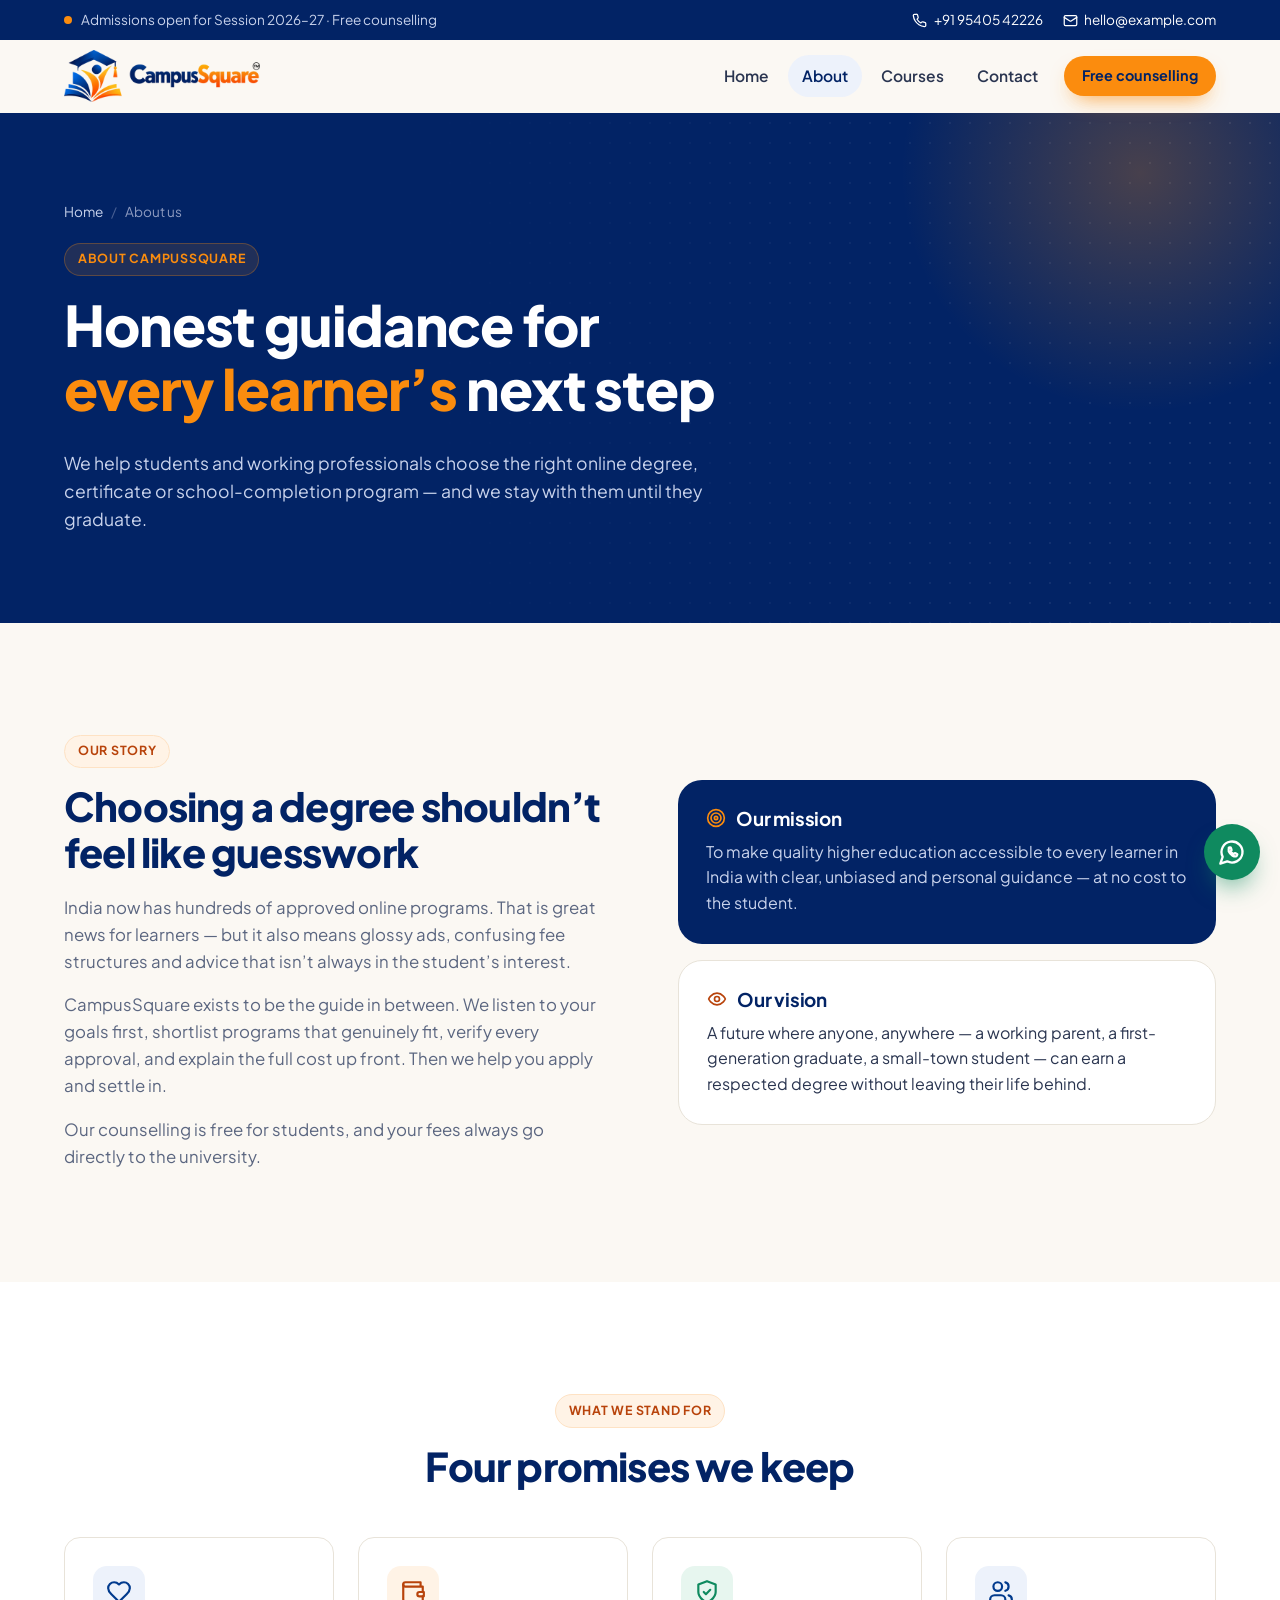
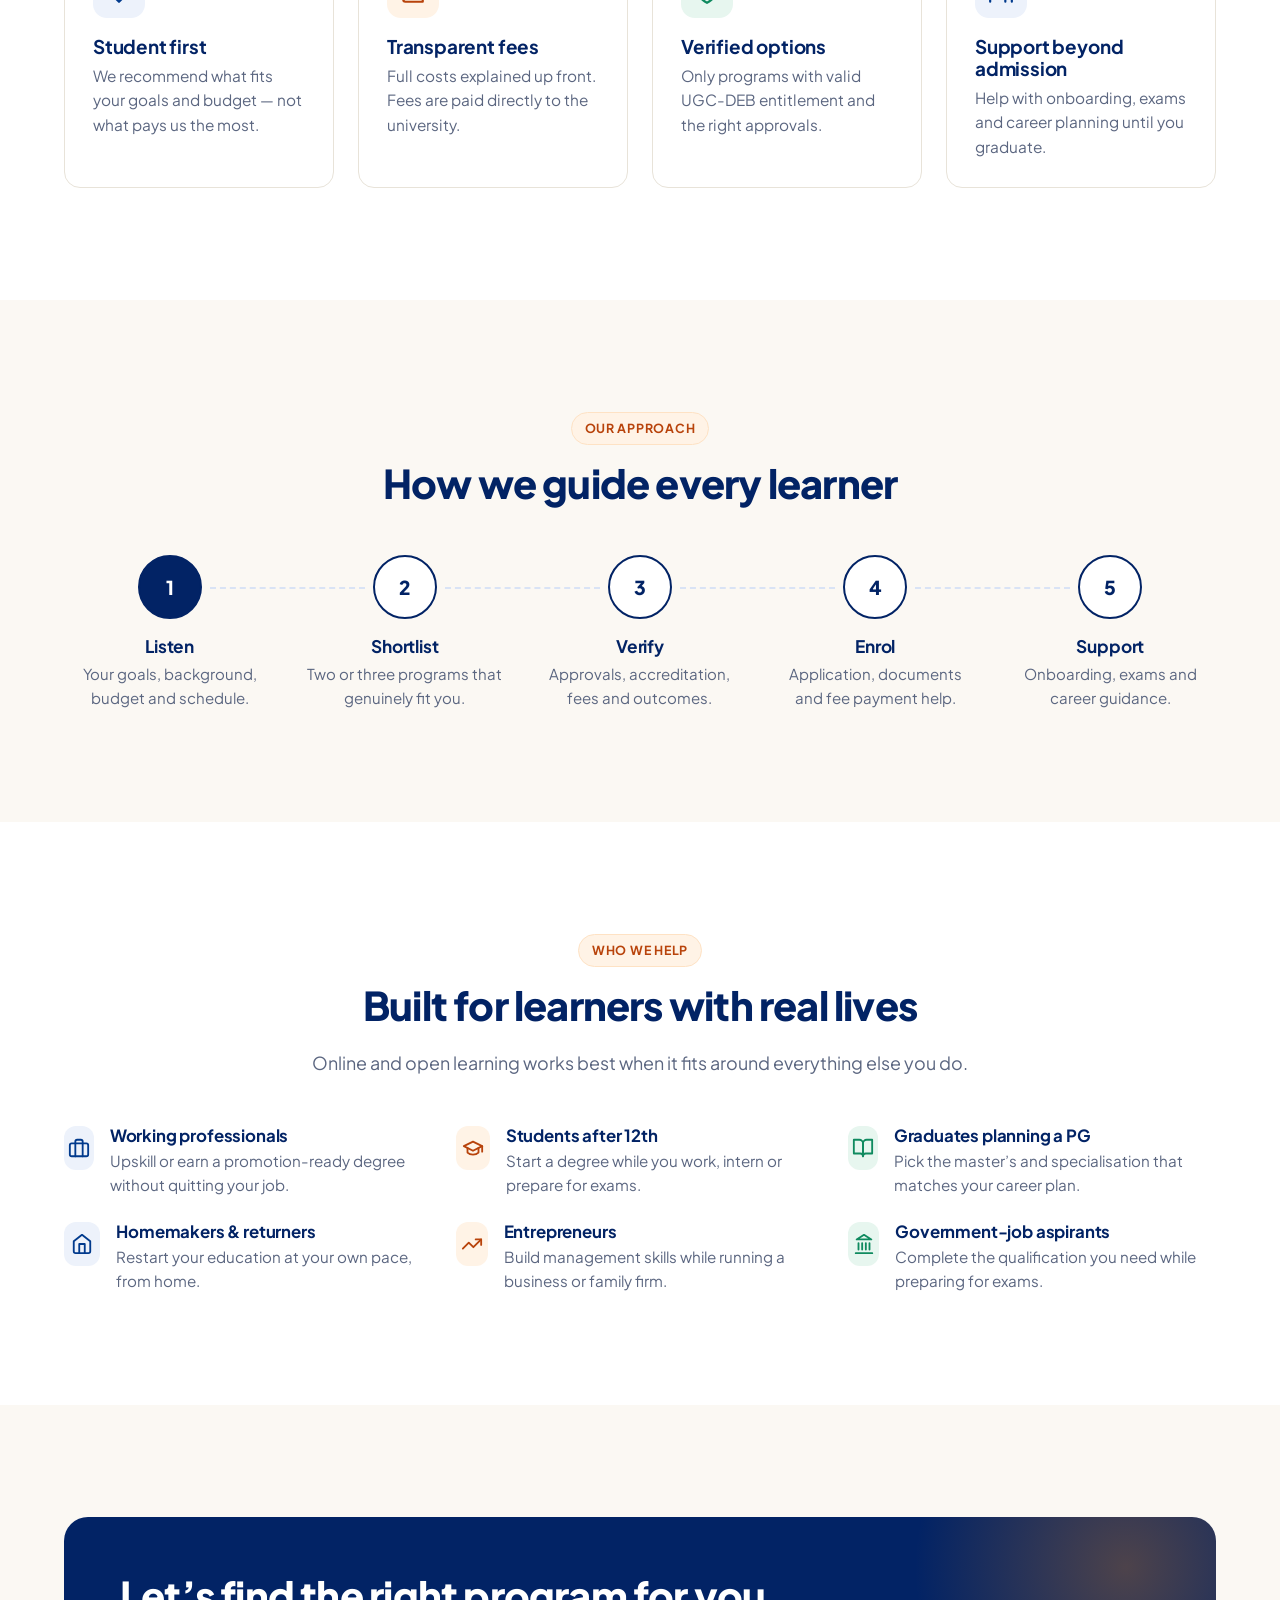
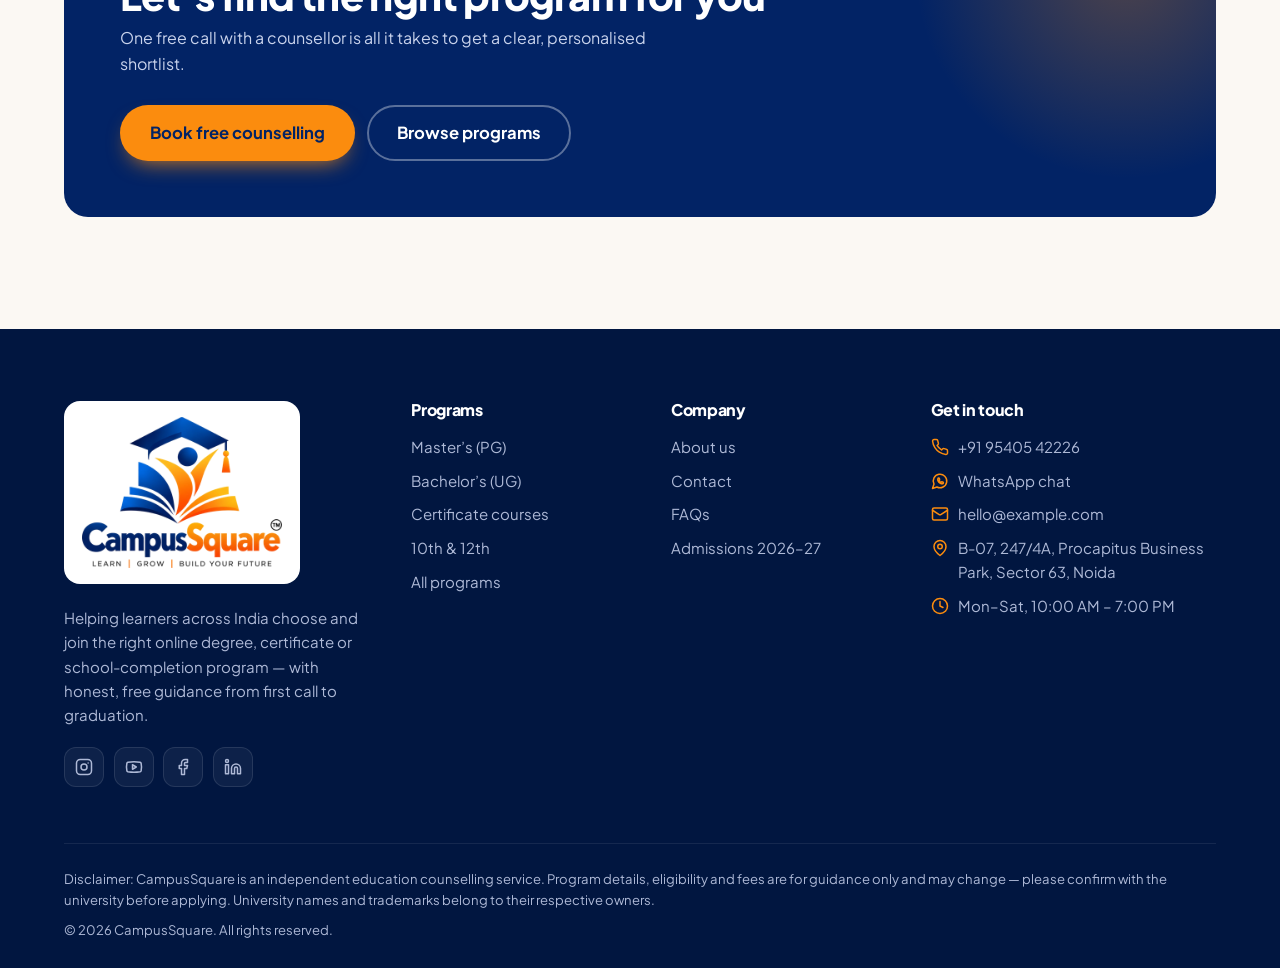
==== about.html @ 897b9baa "Add CampusSquare website Static site: home, about, courses, contact and an admissions landing page, " ====
<!doctype html>
<html lang="en">
<head>
  <meta charset="utf-8">
  <meta name="viewport" content="width=device-width, initial-scale=1">
  <title>About Us — CampusSquare</title>
  <meta name="description" content="CampusSquare offers free, honest counselling for online degrees, certificates and open schooling — from choosing the right university to graduation.">
  <meta name="theme-color" content="#022365">
  <link rel="icon" href="assets/img/favicon.png" type="image/png">
  <link rel="apple-touch-icon" href="assets/img/apple-touch-icon.png">
  <link rel="preconnect" href="https://fonts.googleapis.com">
  <link rel="preconnect" href="https://fonts.gstatic.com" crossorigin>
  <link href="https://fonts.googleapis.com/css2?family=Mukta:wght@500;600;700&family=Plus+Jakarta+Sans:wght@400;500;600;700;800&display=swap" rel="stylesheet">
  <link rel="stylesheet" href="assets/css/styles.css">
  <script>document.documentElement.classList.add('js')</script>
  <script src="assets/js/main.js" defer></script>
</head>
<body>
  <a class="skip-link" href="#main">Skip to content</a>

  <div class="topbar">
    <div class="container topbar__inner">
      <p class="topbar__note"><span class="pulse" aria-hidden="true"></span> Admissions open for Session 2026–27 · Free counselling</p>
      <div class="topbar__links">
        <a href="tel:+919540542226"><svg class="icon" aria-hidden="true"><use href="#i-phone"/></svg> +91 95405 42226</a>
        <a class="topbar__email" href="mailto:hello@example.com"><svg class="icon" aria-hidden="true"><use href="#i-mail"/></svg> hello@example.com</a>
      </div>
    </div>
  </div>

  <header class="site-header" data-header>
    <div class="container nav">
      <a class="brand" href="index.html" aria-label="CampusSquare home">
        <img class="brand__logo" src="assets/img/logo-horizontal.png" alt="CampusSquare" width="196" height="52">
      </a>
      <nav class="nav__menu" id="site-menu" aria-label="Main" data-menu>
        <a href="index.html">Home</a>
        <a href="about.html" class="active" aria-current="page">About</a>
        <a href="courses.html">Courses</a>
        <a href="contact.html">Contact</a>
        <a class="btn btn-primary btn-sm nav__cta" href="contact.html" data-open-lead>Free counselling</a>
      </nav>
      <button class="nav__toggle" type="button" aria-expanded="false" aria-controls="site-menu" data-menu-toggle>
        <span class="sr-only">Menu</span>
        <svg class="icon icon-open" aria-hidden="true"><use href="#i-menu"/></svg>
        <svg class="icon icon-close" aria-hidden="true"><use href="#i-x"/></svg>
      </button>
    </div>
  </header>

  <main id="main">
    <section class="page-hero">
      <div class="container">
        <ol class="breadcrumb"><li><a href="index.html">Home</a></li><li aria-current="page">About us</li></ol>
        <span class="eyebrow eyebrow--dark">About CampusSquare</span>
        <h1>Honest guidance for <em>every learner’s</em> next step</h1>
        <p>We help students and working professionals choose the right online degree, certificate or school-completion program — and we stay with them until they graduate.</p>
      </div>
    </section>

    <!-- Story + mission -->
    <section class="section">
      <div class="container split split--even">
        <div class="prose" data-reveal>
          <span class="eyebrow">Our story</span>
          <h2>Choosing a degree shouldn’t feel like guesswork</h2>
          <p>India now has hundreds of approved online programs. That is great news for learners — but it also means glossy ads, confusing fee structures and advice that isn’t always in the student’s interest.</p>
          <p>CampusSquare exists to be the guide in between. We listen to your goals first, shortlist programs that genuinely fit, verify every approval, and explain the full cost up front. Then we help you apply and settle in.</p>
          <p>Our counselling is free for students, and your fees always go directly to the university.</p>
        </div>
        <div class="mv-stack">
          <div class="mv-card" data-reveal style="--d:1">
            <h3><svg class="icon" aria-hidden="true"><use href="#i-target"/></svg> Our mission</h3>
            <p>To make quality higher education accessible to every learner in India with clear, unbiased and personal guidance — at no cost to the student.</p>
          </div>
          <div class="mv-card mv-card--light" data-reveal style="--d:2">
            <h3><svg class="icon" aria-hidden="true"><use href="#i-eye"/></svg> Our vision</h3>
            <p>A future where anyone, anywhere — a working parent, a first-generation graduate, a small-town student — can earn a respected degree without leaving their life behind.</p>
          </div>
        </div>
      </div>
    </section>

    <!-- Values -->
    <section class="section section--white">
      <div class="container">
        <div class="section-head" data-reveal>
          <span class="eyebrow">What we stand for</span>
          <h2>Four promises we keep</h2>
        </div>
        <div class="grid grid-4">
          <article class="card" data-reveal style="--d:0">
            <span class="icon-tile"><svg class="icon" aria-hidden="true"><use href="#i-heart"/></svg></span>
            <h3>Student first</h3>
            <p>We recommend what fits your goals and budget — not what pays us the most.</p>
          </article>
          <article class="card" data-reveal style="--d:1">
            <span class="icon-tile icon-tile--saffron"><svg class="icon" aria-hidden="true"><use href="#i-wallet"/></svg></span>
            <h3>Transparent fees</h3>
            <p>Full costs explained up front. Fees are paid directly to the university.</p>
          </article>
          <article class="card" data-reveal style="--d:2">
            <span class="icon-tile icon-tile--green"><svg class="icon" aria-hidden="true"><use href="#i-shield"/></svg></span>
            <h3>Verified options</h3>
            <p>Only programs with valid UGC-DEB entitlement and the right approvals.</p>
          </article>
          <article class="card" data-reveal style="--d:3">
            <span class="icon-tile"><svg class="icon" aria-hidden="true"><use href="#i-users"/></svg></span>
            <h3>Support beyond admission</h3>
            <p>Help with onboarding, exams and career planning until you graduate.</p>
          </article>
        </div>
      </div>
    </section>

    <!-- Approach -->
    <section class="section">
      <div class="container">
        <div class="section-head" data-reveal>
          <span class="eyebrow">Our approach</span>
          <h2>How we guide every learner</h2>
        </div>
        <ol class="steps steps--5">
          <li class="step" data-reveal style="--d:0"><span class="step__num">1</span><h3>Listen</h3><p>Your goals, background, budget and schedule.</p></li>
          <li class="step" data-reveal style="--d:1"><span class="step__num">2</span><h3>Shortlist</h3><p>Two or three programs that genuinely fit you.</p></li>
          <li class="step" data-reveal style="--d:2"><span class="step__num">3</span><h3>Verify</h3><p>Approvals, accreditation, fees and outcomes.</p></li>
          <li class="step" data-reveal style="--d:3"><span class="step__num">4</span><h3>Enrol</h3><p>Application, documents and fee payment help.</p></li>
          <li class="step" data-reveal style="--d:4"><span class="step__num">5</span><h3>Support</h3><p>Onboarding, exams and career guidance.</p></li>
        </ol>
      </div>
    </section>

    <!-- Who we help -->
    <section class="section section--white">
      <div class="container">
        <div class="section-head" data-reveal>
          <span class="eyebrow">Who we help</span>
          <h2>Built for learners with real lives</h2>
          <p class="lead">Online and open learning works best when it fits around everything else you do.</p>
        </div>
        <div class="grid grid-3">
          <div class="audience" data-reveal style="--d:0">
            <span class="icon-tile icon-tile--sm"><svg class="icon" aria-hidden="true"><use href="#i-briefcase"/></svg></span>
            <div><h3>Working professionals</h3><p>Upskill or earn a promotion-ready degree without quitting your job.</p></div>
          </div>
          <div class="audience" data-reveal style="--d:1">
            <span class="icon-tile icon-tile--sm icon-tile--saffron"><svg class="icon" aria-hidden="true"><use href="#i-cap"/></svg></span>
            <div><h3>Students after 12th</h3><p>Start a degree while you work, intern or prepare for exams.</p></div>
          </div>
          <div class="audience" data-reveal style="--d:2">
            <span class="icon-tile icon-tile--sm icon-tile--green"><svg class="icon" aria-hidden="true"><use href="#i-book"/></svg></span>
            <div><h3>Graduates planning a PG</h3><p>Pick the master’s and specialisation that matches your career plan.</p></div>
          </div>
          <div class="audience" data-reveal style="--d:3">
            <span class="icon-tile icon-tile--sm"><svg class="icon" aria-hidden="true"><use href="#i-home"/></svg></span>
            <div><h3>Homemakers &amp; returners</h3><p>Restart your education at your own pace, from home.</p></div>
          </div>
          <div class="audience" data-reveal style="--d:4">
            <span class="icon-tile icon-tile--sm icon-tile--saffron"><svg class="icon" aria-hidden="true"><use href="#i-trending"/></svg></span>
            <div><h3>Entrepreneurs</h3><p>Build management skills while running a business or family firm.</p></div>
          </div>
          <div class="audience" data-reveal style="--d:5">
            <span class="icon-tile icon-tile--sm icon-tile--green"><svg class="icon" aria-hidden="true"><use href="#i-landmark"/></svg></span>
            <div><h3>Government-job aspirants</h3><p>Complete the qualification you need while preparing for exams.</p></div>
          </div>
        </div>
      </div>
    </section>

    <section class="section">
      <div class="container">
        <div class="panel-dark cta-band" data-reveal>
          <div>
            <h2>Let’s find the right program for you</h2>
            <p>One free call with a counsellor is all it takes to get a clear, personalised shortlist.</p>
          </div>
          <div class="btn-row">
            <a class="btn btn-primary btn-lg" href="contact.html" data-open-lead>Book free counselling</a>
            <a class="btn btn-ghost btn-lg" href="courses.html">Browse programs</a>
          </div>
        </div>
      </div>
    </section>
  </main>

  <footer class="site-footer">
    <div class="container">
      <div class="footer-grid">
        <div>
          <a class="footer-logo" href="index.html" aria-label="CampusSquare home">
            <img src="assets/img/logo-full.png" alt="CampusSquare — Learn | Grow | Build your future" width="200" height="152" loading="lazy">
          </a>
          <p class="footer-about">Helping learners across India choose and join the right online degree, certificate or school-completion program — with honest, free guidance from first call to graduation.</p>
          <div class="socials">
            <a href="#" aria-label="Instagram"><svg class="icon" aria-hidden="true"><use href="#i-instagram"/></svg></a>
            <a href="#" aria-label="YouTube"><svg class="icon" aria-hidden="true"><use href="#i-youtube"/></svg></a>
            <a href="#" aria-label="Facebook"><svg class="icon" aria-hidden="true"><use href="#i-facebook"/></svg></a>
            <a href="#" aria-label="LinkedIn"><svg class="icon" aria-hidden="true"><use href="#i-linkedin"/></svg></a>
          </div>
        </div>
        <div>
          <h4>Programs</h4>
          <ul>
            <li><a href="courses.html?level=pg">Master’s (PG)</a></li>
            <li><a href="courses.html?level=ug">Bachelor’s (UG)</a></li>
            <li><a href="courses.html?level=cert">Certificate courses</a></li>
            <li><a href="courses.html?level=school">10th &amp; 12th</a></li>
            <li><a href="courses.html">All programs</a></li>
          </ul>
        </div>
        <div>
          <h4>Company</h4>
          <ul>
            <li><a href="about.html">About us</a></li>
            <li><a href="contact.html">Contact</a></li>
            <li><a href="index.html#faq">FAQs</a></li>
            <li><a href="landing.html">Admissions 2026–27</a></li>
          </ul>
        </div>
        <div>
          <h4>Get in touch</h4>
          <ul class="footer-contact">
            <li><svg class="icon" aria-hidden="true"><use href="#i-phone"/></svg><a href="tel:+919540542226">+91 95405 42226</a></li>
            <li><svg class="icon" aria-hidden="true"><use href="#i-whatsapp"/></svg><a href="https://wa.me/919540542226" target="_blank" rel="noopener">WhatsApp chat</a></li>
            <li><svg class="icon" aria-hidden="true"><use href="#i-mail"/></svg><a href="mailto:hello@example.com">hello@example.com</a></li>
            <li><svg class="icon" aria-hidden="true"><use href="#i-pin"/></svg><a href="https://www.google.com/maps/search/?api=1&amp;query=Procapitus%20Business%20Park%2C%20Sector%2063%2C%20Noida" target="_blank" rel="noopener">B-07, 247/4A, Procapitus Business Park, Sector 63, Noida</a></li>
            <li><svg class="icon" aria-hidden="true"><use href="#i-clock"/></svg><span>Mon–Sat, 10:00 AM – 7:00 PM</span></li>
          </ul>
        </div>
      </div>
      <div class="footer-bottom">
        <p>Disclaimer: CampusSquare is an independent education counselling service. Program details, eligibility and fees are for guidance only and may change — please confirm with the university before applying. University names and trademarks belong to their respective owners.</p>
        <p>© <span data-year>2026</span> CampusSquare. All rights reserved.</p>
      </div>
    </div>
  </footer>

  <a class="float-wa" href="https://wa.me/919540542226?text=Hi%20CampusSquare%2C%20I%27d%20like%20free%20counselling." target="_blank" rel="noopener" aria-label="Chat with us on WhatsApp"><svg class="icon" aria-hidden="true"><use href="#i-whatsapp"/></svg></a>
</body>
</html>
---- assets/css/styles.css ----
/* ==========================================================================
   CampusSquare — shared stylesheet
   Sections: tokens · base · layout · buttons · header · hero · cards ·
   programs · steps · school · faq · cta · footer · forms · modal ·
   inner pages (about, courses, contact) · landing page · utilities
   ========================================================================== */

:root {
  /* Brand colours */
  /* sampled from the CampusSquare logo: navy = "Campus" lettering, 800 = cap, 700 = book pages, orange = book pages */
  --navy-950: #011640;
  --navy-900: #022365;
  --navy-800: #013a8d;
  --navy-700: #02449e;
  --navy-100: #d9e3f5;
  --navy-50: #edf2fb;
  --saffron: #fb8c0e;
  --saffron-hover: #fd9f30;
  --saffron-100: #fee2c4;
  --saffron-50: #fff3e6;
  --saffron-ink: #b8430b; /* the logo's deep orange, dark enough for text on white (5.5:1) */
  --green: #0f8a5f;
  --green-50: #e7f6ef;
  --danger: #c2362b;

  /* Surfaces & text */
  --paper: #fbf8f3;
  --surface: #ffffff;
  --ink: #022365;
  --text: #2a3550;
  --muted: #5b6680;
  --on-dark: #c9d3ec;
  --line: #e8e3d9;
  --line-cool: #dfe5f0;

  /* Shape & depth */
  --radius-sm: 10px;
  --radius: 16px;
  --radius-lg: 24px;
  --shadow-sm: 0 1px 2px rgba(11, 26, 63, 0.06), 0 1px 3px rgba(11, 26, 63, 0.08);
  --shadow: 0 12px 30px -12px rgba(11, 26, 63, 0.2), 0 2px 6px rgba(11, 26, 63, 0.05);
  --shadow-lg: 0 30px 60px -20px rgba(11, 26, 63, 0.35);

  /* Type */
  --font: "Plus Jakarta Sans", "Mukta", system-ui, -apple-system, "Segoe UI", Roboto, sans-serif;
  --font-hi: "Mukta", "Plus Jakarta Sans", system-ui, sans-serif;

  --container: 1200px;
  --header-h: 72px;
}

/* ---------- Base ---------- */
*,
*::before,
*::after { box-sizing: border-box; }

html {
  -webkit-text-size-adjust: 100%;
  scroll-behavior: smooth;
  scroll-padding-top: calc(var(--header-h) + 16px);
}

body {
  margin: 0;
  font-family: var(--font);
  font-size: 16px;
  line-height: 1.6;
  color: var(--text);
  background: var(--paper);
  -webkit-font-smoothing: antialiased;
  text-rendering: optimizeLegibility;
}

h1, h2, h3, h4 {
  margin: 0 0 0.5em;
  color: var(--ink);
  font-weight: 800;
  line-height: 1.15;
  letter-spacing: -0.02em;
  text-wrap: balance;
}
h1 { font-size: clamp(2.1rem, 4.4vw, 3.5rem); }
h2 { font-size: clamp(1.7rem, 3.1vw, 2.5rem); }
h3 { font-size: 1.18rem; font-weight: 700; letter-spacing: -0.01em; }
p { margin: 0 0 1em; }
a { color: inherit; }
img { display: block; max-width: 100%; height: auto; }
[hidden] { display: none !important; }

:focus-visible { outline: 3px solid var(--saffron); outline-offset: 2px; }

.icon {
  width: 20px;
  height: 20px;
  flex-shrink: 0;
  display: inline-block;
  vertical-align: middle;
  fill: none;
  stroke: currentColor;
  stroke-width: 2;
  stroke-linecap: round;
  stroke-linejoin: round;
}

.sr-only {
  position: absolute !important;
  width: 1px; height: 1px;
  padding: 0; margin: -1px;
  overflow: hidden; clip: rect(0, 0, 0, 0);
  white-space: nowrap; border: 0;
}

.skip-link {
  position: absolute;
  left: 16px; top: -60px;
  z-index: 200;
  padding: 0.6rem 1rem;
  border-radius: 10px;
  background: var(--navy-900);
  color: #fff;
  font-weight: 700;
  text-decoration: none;
}
.skip-link:focus { top: 12px; }

/* ---------- Layout ---------- */
.container {
  width: 100%;
  max-width: var(--container);
  margin: 0 auto;
  padding: 0 24px;
}
@media (max-width: 560px) { .container { padding: 0 16px; } }

.section { padding: clamp(64px, 9vw, 112px) 0; }
.section--tight { padding: clamp(40px, 6vw, 72px) 0; }
.section--white { background: var(--surface); }
.section--flush-top { padding-top: 0; }

.section-head { max-width: 720px; margin: 0 auto 48px; text-align: center; }
.section-head--left { margin-left: 0; text-align: left; }
.section-head p:last-child { margin-bottom: 0; }

.lead { font-size: 1.12rem; color: var(--muted); }
.hi { font-family: var(--font-hi); font-weight: 600; }
.text-center { text-align: center; }
.mt-lg { margin-top: 40px; }

.eyebrow {
  display: inline-flex;
  align-items: center;
  gap: 0.5rem;
  margin-bottom: 1rem;
  padding: 0.35rem 0.8rem;
  border: 1px solid var(--saffron-100);
  border-radius: 999px;
  background: var(--saffron-50);
  color: var(--saffron-ink);
  font-size: 0.78rem;
  font-weight: 700;
  letter-spacing: 0.06em;
  text-transform: uppercase;
}
.eyebrow--dark {
  border-color: rgba(251, 140, 14, 0.28);
  background: rgba(251, 140, 14, 0.12);
  color: var(--saffron);
}
.pulse {
  width: 8px; height: 8px;
  border-radius: 50%;
  background: var(--saffron);
  box-shadow: 0 0 0 0 rgba(251, 140, 14, 0.6);
  animation: pulse 2s infinite;
}
@keyframes pulse {
  70% { box-shadow: 0 0 0 8px rgba(251, 140, 14, 0); }
  100% { box-shadow: 0 0 0 0 rgba(251, 140, 14, 0); }
}

.grid { display: grid; gap: 24px; }
.grid-4 { grid-template-columns: repeat(4, 1fr); }
.grid-3 { grid-template-columns: repeat(3, 1fr); }
.grid-2 { grid-template-columns: repeat(2, 1fr); }
@media (max-width: 1024px) {
  .grid-4, .grid-3 { grid-template-columns: repeat(2, 1fr); }
}
@media (max-width: 640px) {
  .grid-4, .grid-3, .grid-2 { grid-template-columns: 1fr; }
}

/* ---------- Buttons ---------- */
.btn {
  --h: 48px;
  display: inline-flex;
  align-items: center;
  justify-content: center;
  gap: 0.5rem;
  min-height: var(--h);
  padding: 0 1.35rem;
  border: 2px solid transparent;
  border-radius: 999px;
  font: inherit;
  font-size: 0.97rem;
  font-weight: 700;
  line-height: 1.1;
  text-align: center;
  text-decoration: none;
  white-space: nowrap;
  cursor: pointer;
  transition: transform 0.15s ease, box-shadow 0.2s ease, background-color 0.2s ease, color 0.2s ease, border-color 0.2s ease;
}
.btn .icon { width: 18px; height: 18px; }
.btn:hover { transform: translateY(-1px); }
.btn:active { transform: translateY(0); }
.btn[disabled] { opacity: 0.7; cursor: wait; transform: none; }

.btn-primary {
  background: var(--saffron);
  color: var(--navy-900);
  box-shadow: 0 10px 22px -10px rgba(251, 140, 14, 0.9);
}
.btn-primary:hover { background: var(--saffron-hover); }
.btn-dark { background: var(--navy-900); color: #fff; }
.btn-dark:hover { background: var(--navy-800); }
.btn-outline { border-color: var(--navy-900); background: transparent; color: var(--navy-900); }
.btn-outline:hover { background: var(--navy-900); color: #fff; }
.btn-ghost { border-color: rgba(255, 255, 255, 0.35); background: transparent; color: #fff; }
.btn-ghost:hover { border-color: #fff; background: rgba(255, 255, 255, 0.08); }
.btn-whatsapp { background: var(--green); color: #fff; }
.btn-whatsapp:hover { background: #0c7a54; }
.btn-white { background: #fff; color: var(--navy-900); }

.btn-sm { --h: 40px; padding: 0 1rem; font-size: 0.9rem; }
.btn-lg { --h: 56px; padding: 0 1.75rem; font-size: 1.04rem; }
.btn-block { width: 100%; white-space: normal; }

.link-btn {
  display: inline-flex;
  align-items: center;
  gap: 0.3rem;
  padding: 0;
  border: 0;
  background: none;
  color: var(--navy-800);
  font: inherit;
  font-size: 0.92rem;
  font-weight: 700;
  text-decoration: none;
  cursor: pointer;
}
.link-btn .icon { width: 16px; height: 16px; transition: transform 0.2s ease; }
.link-btn:hover { color: var(--saffron-ink); }
.link-btn:hover .icon { transform: translateX(3px); }

/* ---------- Brand (logo artwork in assets/img) ---------- */
.brand { display: inline-flex; flex-shrink: 0; align-items: center; text-decoration: none; }
.brand__logo { display: block; width: auto; height: 52px; }
.brand--pill { padding: 8px 14px; border-radius: 14px; background: #fff; box-shadow: 0 8px 20px -12px rgba(0, 0, 0, 0.5); }
.brand--pill .brand__logo { height: 40px; }
.footer-logo { display: inline-block; padding: 16px 18px; border-radius: var(--radius); background: #fff; }
.footer-logo img { display: block; width: 200px; height: auto; }
@media (max-width: 420px) {
  .brand__logo { height: 40px; }
  .brand--pill .brand__logo { height: 34px; }
}

/* ---------- Top bar & header ---------- */
.topbar { background: var(--navy-900); color: var(--on-dark); font-size: 0.85rem; }
.topbar__inner { display: flex; align-items: center; justify-content: space-between; gap: 1rem; min-height: 40px; }
.topbar__note { display: flex; align-items: center; gap: 0.55rem; margin: 0; }
.topbar__links { display: flex; gap: 1.25rem; }
.topbar__links a { display: inline-flex; align-items: center; gap: 0.4rem; color: #fff; text-decoration: none; }
.topbar__links a:hover { color: var(--saffron); }
.topbar .icon { width: 15px; height: 15px; }
@media (max-width: 760px) {
  .topbar__note { display: none; }
  .topbar__inner { justify-content: center; }
}
@media (max-width: 420px) { .topbar__links a.topbar__email { display: none; } }

.site-header {
  position: sticky;
  top: 0;
  z-index: 50;
  border-bottom: 1px solid transparent;
  background: rgba(251, 248, 243, 0.9);
  -webkit-backdrop-filter: saturate(1.4) blur(12px);
  backdrop-filter: saturate(1.4) blur(12px);
  transition: border-color 0.2s ease, box-shadow 0.2s ease;
}
.site-header.is-scrolled { border-color: var(--line); box-shadow: 0 8px 24px -18px rgba(11, 26, 63, 0.45); }

.nav { display: flex; align-items: center; justify-content: space-between; gap: 1rem; height: var(--header-h); }
.nav__menu { display: flex; align-items: center; gap: 0.25rem; }
.nav__menu a:not(.btn) {
  padding: 0.55rem 0.9rem;
  border-radius: 999px;
  color: var(--text);
  font-size: 0.97rem;
  font-weight: 600;
  text-decoration: none;
  transition: background-color 0.2s ease, color 0.2s ease;
}
.nav__menu a:not(.btn):hover,
.nav__menu a.active { background: var(--navy-50); color: var(--ink); }
.nav__cta { margin-left: 0.5rem; }
.nav__toggle { display: none; }

@media (max-width: 900px) {
  .nav__toggle {
    display: inline-flex;
    align-items: center;
    justify-content: center;
    width: 44px; height: 44px;
    border: 1px solid var(--line);
    border-radius: 12px;
    background: #fff;
    color: var(--ink);
    cursor: pointer;
  }
  .nav__toggle .icon-close { display: none; }
  .nav__toggle[aria-expanded="true"] .icon-open { display: none; }
  .nav__toggle[aria-expanded="true"] .icon-close { display: inline-block; }
  .nav__menu {
    position: absolute;
    top: 100%; left: 0; right: 0;
    display: none;
    flex-direction: column;
    align-items: stretch;
    gap: 0.25rem;
    padding: 12px 16px 20px;
    border-bottom: 1px solid var(--line);
    background: var(--paper);
    box-shadow: 0 24px 30px -24px rgba(11, 26, 63, 0.4);
  }
  .nav__menu.is-open { display: flex; }
  .nav__menu a:not(.btn) { padding: 0.85rem 1rem; border-radius: 12px; }
  .nav__cta { margin: 0.5rem 0 0; }
}

/* ---------- Home hero ---------- */
.hero { position: relative; overflow: hidden; padding: clamp(40px, 6vw, 80px) 0 clamp(56px, 8vw, 96px); }
.hero::before {
  content: "";
  position: absolute;
  inset: 0;
  background: radial-gradient(55% 60% at 88% 15%, rgba(251, 140, 14, 0.16), transparent 62%);
  pointer-events: none;
}
.hero__grid {
  position: relative;
  display: grid;
  grid-template-columns: 1.1fr 0.9fr;
  gap: clamp(32px, 5vw, 72px);
  align-items: center;
}
.hero h1 em, .page-hero h1 em {
  padding: 0 0.08em;
  font-style: normal;
  background: linear-gradient(transparent 60%, rgba(251, 140, 14, 0.5) 60%);
  -webkit-box-decoration-break: clone;
  box-decoration-break: clone;
}
.hero__hi { margin-bottom: 1rem; color: var(--navy-700); font-family: var(--font-hi); font-size: clamp(1.1rem, 2vw, 1.32rem); font-weight: 600; line-height: 1.4; }
.hero__text { max-width: 560px; color: var(--muted); font-size: 1.1rem; }
.hero__actions { display: flex; flex-wrap: wrap; gap: 0.75rem; margin: 1.75rem 0; }
.trust-list {
  display: flex;
  flex-wrap: wrap;
  gap: 0.5rem 1.25rem;
  margin: 0;
  padding: 0;
  list-style: none;
  color: var(--text);
  font-size: 0.92rem;
  font-weight: 600;
}
.trust-list li { display: inline-flex; align-items: center; gap: 0.4rem; }
.trust-list .icon { width: 18px; height: 18px; color: var(--green); }

.hero__visual { position: relative; padding: 36px 0; }
.hero__blob {
  position: absolute;
  inset: 0 4% 0 8%;
  overflow: hidden;
  border-radius: 32px;
  background: var(--navy-900);
  transform: rotate(-4deg);
}
.hero__blob::after {
  content: "";
  position: absolute;
  inset: 0;
  background-image: radial-gradient(rgba(255, 255, 255, 0.16) 1.2px, transparent 1.2px);
  background-size: 18px 18px;
}
.float-chip {
  position: absolute;
  z-index: 2;
  display: inline-flex;
  align-items: center;
  gap: 0.5rem;
  padding: 0.6rem 0.9rem;
  border-radius: 14px;
  background: #fff;
  box-shadow: var(--shadow);
  color: var(--ink);
  font-size: 0.84rem;
  font-weight: 700;
  animation: float 6s ease-in-out infinite;
}
.float-chip .icon { width: 18px; height: 18px; color: var(--green); }
.float-chip--a { top: 4px; left: 0; }
.float-chip--b { right: 0; bottom: 6px; background: var(--saffron); animation-delay: -3s; }
.float-chip--b strong { font-size: 1.05rem; }
@keyframes float { 50% { transform: translateY(-8px); } }

@media (max-width: 960px) {
  .hero__grid { grid-template-columns: 1fr; }
  .hero__visual { width: 100%; max-width: 480px; margin: 0 auto; }
}

/* Course finder card */
.finder {
  position: relative;
  z-index: 1;
  max-width: 420px;
  margin: 0 auto;
  padding: 28px;
  border-radius: var(--radius-lg);
  background: #fff;
  box-shadow: var(--shadow-lg);
}
.finder__head { display: flex; align-items: center; gap: 0.85rem; margin-bottom: 1.25rem; }
.finder__title { margin: 0; font-size: 1.15rem; }
.finder__head p { margin: 0; color: var(--muted); font-size: 0.9rem; }
.finder__perks {
  display: flex;
  flex-wrap: wrap;
  justify-content: center;
  gap: 0.4rem 1rem;
  margin: 1rem 0 0;
  padding: 0;
  list-style: none;
  color: var(--muted);
  font-size: 0.82rem;
  font-weight: 600;
}
.finder__perks li { display: inline-flex; align-items: center; gap: 0.3rem; }
.finder__perks .icon { width: 15px; height: 15px; color: var(--green); }

.seg-group { margin: 0 0 1rem; padding: 0; border: 0; }
.seg-group legend { margin-bottom: 0.5rem; padding: 0; color: var(--ink); font-size: 0.85rem; font-weight: 700; }
.seg-options { display: grid; grid-template-columns: repeat(3, 1fr); gap: 0.4rem; }
.seg { position: relative; }
.seg input { position: absolute; inset: 0; margin: 0; opacity: 0; cursor: pointer; }
.seg span {
  display: block;
  padding: 0.6rem 0.3rem;
  border: 1.5px solid var(--line-cool);
  border-radius: 12px;
  font-size: 0.85rem;
  font-weight: 600;
  text-align: center;
  transition: background-color 0.2s ease, border-color 0.2s ease, color 0.2s ease;
}
.seg input:checked + span { border-color: var(--navy-900); background: var(--navy-900); color: #fff; }
.seg input:focus-visible + span { outline: 3px solid var(--saffron); outline-offset: 2px; }

/* ---------- Promise / stats band ---------- */
.stats {
  display: grid;
  grid-template-columns: repeat(4, 1fr);
  gap: 24px;
  padding: clamp(24px, 4vw, 40px);
  border-radius: var(--radius-lg);
  background: var(--navy-900);
  color: var(--on-dark);
}
.stat { padding-left: 18px; border-left: 2px solid rgba(255, 255, 255, 0.12); }
.stat strong { display: block; margin-bottom: 0.2rem; color: var(--saffron); font-size: clamp(1.7rem, 3vw, 2.3rem); font-weight: 800; line-height: 1.1; }
.stat span { font-size: 0.93rem; }
@media (max-width: 860px) { .stats { grid-template-columns: repeat(2, 1fr); } }
@media (max-width: 420px) { .stats { grid-template-columns: 1fr; } }

/* ---------- Cards ---------- */
.card {
  padding: 28px;
  border: 1px solid var(--line);
  border-radius: var(--radius);
  background: var(--surface);
  transition: transform 0.2s ease, box-shadow 0.2s ease, border-color 0.2s ease;
}
.card:hover { border-color: transparent; box-shadow: var(--shadow); transform: translateY(-3px); }
.card h3 { margin-bottom: 0.4rem; }
.card p { margin: 0; color: var(--muted); font-size: 0.96rem; }

.icon-tile {
  display: grid;
  place-items: center;
  width: 52px; height: 52px;
  margin-bottom: 1.1rem;
  border-radius: 14px;
  background: var(--navy-50);
  color: var(--navy-800);
}
.icon-tile .icon { width: 26px; height: 26px; }
.icon-tile--sm { width: 44px; height: 44px; margin: 0; border-radius: 12px; }
.icon-tile--sm .icon { width: 22px; height: 22px; }
.icon-tile--saffron { background: var(--saffron-50); color: var(--saffron-ink); }
.icon-tile--green { background: var(--green-50); color: var(--green); }

.ticks { display: grid; gap: 0.45rem; margin: 1rem 0 0; padding: 0; list-style: none; }
.ticks li { display: flex; align-items: flex-start; gap: 0.5rem; color: var(--text); font-size: 0.93rem; }
.ticks .icon { width: 18px; height: 18px; margin-top: 2px; color: var(--green); }

/* ---------- Program cards & tabs ---------- */
.tabs {
  display: flex;
  gap: 0.35rem;
  width: max-content;
  max-width: 100%;
  margin: 0 auto 36px;
  padding: 6px;
  overflow-x: auto;
  border: 1px solid var(--line);
  border-radius: 999px;
  background: #fff;
}
.tab {
  padding: 0.65rem 1.2rem;
  border: 0;
  border-radius: 999px;
  background: transparent;
  color: var(--muted);
  font: inherit;
  font-size: 0.95rem;
  font-weight: 700;
  white-space: nowrap;
  cursor: pointer;
  transition: background-color 0.2s ease, color 0.2s ease;
}
.tab:hover { color: var(--ink); }
.tab[aria-selected="true"] { background: var(--navy-900); color: #fff; }

.program {
  display: flex;
  flex-direction: column;
  padding: 24px;
  border: 1px solid var(--line);
  border-radius: var(--radius);
  background: #fff;
  transition: transform 0.2s ease, box-shadow 0.2s ease, border-color 0.2s ease;
}
.program:hover { border-color: transparent; box-shadow: var(--shadow); transform: translateY(-3px); }
.program__top { display: flex; align-items: center; justify-content: space-between; gap: 0.5rem; margin-bottom: 1rem; }
.program h3 { margin: 0; }
.program__full { margin: 0.2rem 0 1rem; color: var(--muted); font-size: 0.9rem; }
.program__foot {
  display: flex;
  align-items: center;
  justify-content: space-between;
  gap: 0.5rem;
  margin-top: auto;
  padding-top: 1rem;
  border-top: 1px dashed var(--line);
}
.program__dur { display: inline-flex; align-items: center; gap: 0.35rem; color: var(--text); font-size: 0.88rem; font-weight: 600; }
.program__dur .icon { width: 16px; height: 16px; color: var(--muted); }

.badge {
  display: inline-flex;
  align-items: center;
  gap: 0.3rem;
  padding: 0.25rem 0.65rem;
  border-radius: 999px;
  background: var(--navy-50);
  color: var(--navy-800);
  font-size: 0.74rem;
  font-weight: 700;
  white-space: nowrap;
}
.badge--saffron { background: var(--saffron-50); color: var(--saffron-ink); }
.badge--green { background: var(--green-50); color: var(--green); }

.chips { display: flex; flex-wrap: wrap; gap: 0.4rem; margin: 0 0 1.25rem; padding: 0; list-style: none; }
.chips li {
  padding: 0.28rem 0.6rem;
  border: 1px solid var(--line);
  border-radius: 8px;
  background: var(--paper);
  color: var(--text);
  font-size: 0.78rem;
  font-weight: 600;
}

/* ---------- Split layout & checklist ---------- */
.split { display: grid; grid-template-columns: 0.9fr 1.1fr; gap: clamp(32px, 6vw, 80px); align-items: center; }
.split--even { grid-template-columns: 1fr 1fr; }
@media (max-width: 960px) { .split, .split--even { grid-template-columns: 1fr; } }

.check-grid { display: grid; grid-template-columns: repeat(2, 1fr); gap: 16px; }
@media (max-width: 560px) { .check-grid { grid-template-columns: 1fr; } }
.check-item { display: flex; gap: 0.9rem; padding: 20px; border: 1px solid var(--line); border-radius: var(--radius); background: var(--paper); }
.check-item__icon { display: grid; place-items: center; flex-shrink: 0; width: 36px; height: 36px; border-radius: 10px; background: var(--green-50); color: var(--green); }
.check-item h3 { margin: 0 0 0.2rem; font-size: 1rem; }
.check-item p { margin: 0; color: var(--muted); font-size: 0.9rem; }

/* ---------- Steps ---------- */
.steps {
  position: relative;
  display: grid;
  grid-template-columns: repeat(4, 1fr);
  gap: 24px;
  margin: 0;
  padding: 0;
  list-style: none;
}
.steps--5 { grid-template-columns: repeat(5, 1fr); }
.step { position: relative; padding: 0 6px; text-align: center; }
.step__num {
  position: relative;
  z-index: 1;
  display: grid;
  place-items: center;
  width: 64px; height: 64px;
  margin: 0 auto 1.1rem;
  border: 2px solid var(--navy-900);
  border-radius: 50%;
  background: #fff;
  color: var(--navy-900);
  font-size: 1.2rem;
  font-weight: 800;
}
.step:first-child .step__num { background: var(--navy-900); color: #fff; }
.step:not(:last-child)::after {
  content: "";
  position: absolute;
  top: 32px;
  left: calc(50% + 40px);
  right: calc(-50% + 16px);
  border-top: 2px dashed var(--navy-100);
}
.step h3 { margin-bottom: 0.35rem; font-size: 1.08rem; }
.step p { margin: 0; color: var(--muted); font-size: 0.94rem; }
@media (max-width: 1024px) {
  .steps--5 { grid-template-columns: repeat(3, 1fr); row-gap: 40px; }
  .steps--5 .step::after { display: none; }
}
@media (max-width: 900px) {
  .steps { grid-template-columns: repeat(2, 1fr); row-gap: 40px; }
  .step::after { display: none; }
}
@media (max-width: 520px) {
  .steps, .steps--5 { grid-template-columns: 1fr; row-gap: 28px; }
  .step { display: grid; grid-template-columns: 56px 1fr; gap: 0 16px; padding: 0; text-align: left; }
  .step__num { grid-row: span 2; width: 56px; height: 56px; margin: 0; }
}

/* ---------- Dark panels (school, CTA) ---------- */
.panel-dark {
  position: relative;
  overflow: hidden;
  padding: clamp(28px, 5vw, 56px);
  border-radius: var(--radius-lg);
  background: var(--navy-900);
  color: var(--on-dark);
}
.panel-dark::before {
  content: "";
  position: absolute;
  top: -180px; right: -140px;
  width: 460px; height: 460px;
  border-radius: 50%;
  background: radial-gradient(circle, rgba(251, 140, 14, 0.3), transparent 65%);
  pointer-events: none;
}
.panel-dark > * { position: relative; }
.panel-dark h2, .panel-dark h3 { color: #fff; }

.school { display: grid; grid-template-columns: 1fr 1.1fr; gap: 40px; align-items: center; }
@media (max-width: 960px) { .school { grid-template-columns: 1fr; } }
.school__hi { color: #fff; font-family: var(--font-hi); font-size: 1.2rem; font-weight: 600; }
.school-cards { display: grid; grid-template-columns: 1fr 1fr; gap: 16px; }
@media (max-width: 560px) { .school-cards { grid-template-columns: 1fr; } }
.school-card {
  display: flex;
  flex-direction: column;
  padding: 24px;
  border: 1px solid rgba(255, 255, 255, 0.12);
  border-radius: var(--radius);
  background: rgba(255, 255, 255, 0.05);
}
.school-card__big { color: var(--saffron); font-size: 2.6rem; font-weight: 800; line-height: 1; }
.school-card__big sup { font-size: 0.45em; vertical-align: super; }
.school-card h3 { margin: 0.5rem 0 0.25rem; }
.school-card .ticks li { color: var(--on-dark); }
.school-card .ticks .icon { color: var(--saffron); }
.school-card .link-btn { margin-top: 1.25rem; color: #fff; }
.school-card .link-btn:hover { color: var(--saffron); }
.btn-row { display: flex; flex-wrap: wrap; gap: 0.75rem; margin-top: 1.5rem; }

.cta-band { display: flex; flex-wrap: wrap; align-items: center; justify-content: space-between; gap: 28px; }
.cta-band h2 { margin-bottom: 0.4rem; }
.cta-band p { margin: 0; max-width: 560px; }
.cta-band .btn-row { margin: 0; }

/* ---------- Testimonials ---------- */
.quote { display: flex; flex-direction: column; margin: 0; padding: 28px; border: 1px solid var(--line); border-radius: var(--radius); background: #fff; }
.quote__mark { height: 40px; margin-bottom: 0.25rem; color: var(--saffron); font-family: Georgia, serif; font-size: 4rem; line-height: 1; }
.quote blockquote { margin: 0 0 1.5rem; color: var(--text); font-size: 1rem; }
.quote__who { display: flex; align-items: center; gap: 0.75rem; margin-top: auto; }
.quote__who strong { display: block; color: var(--ink); font-size: 0.96rem; }
.quote__who span { color: var(--muted); font-size: 0.85rem; }
.avatar {
  display: grid;
  place-items: center;
  flex-shrink: 0;
  width: 44px; height: 44px;
  border-radius: 50%;
  background: var(--navy-50);
  color: var(--navy-800);
  font-weight: 800;
}
.avatar--saffron { background: var(--saffron-50); color: var(--saffron-ink); }
.avatar--green { background: var(--green-50); color: var(--green); }

/* ---------- FAQ ---------- */
.faq { display: grid; gap: 12px; max-width: 820px; margin: 0 auto; }
.faq details {
  padding: 0 24px;
  border: 1px solid var(--line);
  border-radius: var(--radius);
  background: #fff;
  transition: box-shadow 0.2s ease, border-color 0.2s ease;
}
.faq details[open] { border-color: var(--navy-100); box-shadow: var(--shadow-sm); }
.faq summary {
  display: flex;
  align-items: center;
  justify-content: space-between;
  gap: 1rem;
  padding: 20px 0;
  color: var(--ink);
  font-size: 1.02rem;
  font-weight: 700;
  list-style: none;
  cursor: pointer;
}
.faq summary::-webkit-details-marker { display: none; }
.faq summary .icon { transition: transform 0.2s ease; }
.faq details[open] summary .icon { transform: rotate(180deg); }
.faq details p { margin: 0 0 20px; color: var(--muted); }

/* ---------- Footer ---------- */
.site-footer { padding: 72px 0 0; background: var(--navy-950); color: #aeb9d6; font-size: 0.94rem; }
.footer-grid { display: grid; grid-template-columns: 1.4fr 1fr 1fr 1.3fr; gap: 40px; }
@media (max-width: 960px) { .footer-grid { grid-template-columns: 1fr 1fr; } }
@media (max-width: 560px) { .footer-grid { grid-template-columns: 1fr; } }
.site-footer h4 { margin-bottom: 1rem; color: #fff; font-size: 1rem; }
.site-footer ul { display: grid; gap: 0.6rem; margin: 0; padding: 0; list-style: none; }
.site-footer a { color: #aeb9d6; text-decoration: none; }
.site-footer a:hover { color: #fff; }
.footer-about { margin: 1rem 0 0; max-width: 360px; }
.socials { display: flex; gap: 0.6rem; margin-top: 1.25rem; }
.socials a {
  display: grid;
  place-items: center;
  width: 40px; height: 40px;
  border: 1px solid rgba(255, 255, 255, 0.1);
  border-radius: 12px;
  background: rgba(255, 255, 255, 0.05);
}
.socials a:hover { border-color: var(--saffron); color: var(--saffron); }
.socials .icon { width: 18px; height: 18px; }
.footer-contact li { display: flex; align-items: flex-start; gap: 0.6rem; }
.footer-contact .icon { width: 18px; height: 18px; margin-top: 3px; color: var(--saffron); }
.footer-bottom {
  display: grid;
  gap: 0.6rem;
  margin-top: 56px;
  padding: 24px 0 28px;
  border-top: 1px solid rgba(255, 255, 255, 0.08);
  font-size: 0.82rem;
}
.footer-bottom p { margin: 0; }

/* Floating WhatsApp */
.float-wa {
  position: fixed;
  right: 20px; bottom: 20px;
  z-index: 40;
  display: grid;
  place-items: center;
  width: 56px; height: 56px;
  border-radius: 50%;
  background: var(--green);
  box-shadow: 0 14px 26px -10px rgba(15, 138, 95, 0.7);
  color: #fff;
  transition: transform 0.2s ease;
}
.float-wa:hover { transform: scale(1.06); }
.float-wa .icon { width: 28px; height: 28px; }

/* ---------- Forms ---------- */
.field { display: flex; flex-direction: column; gap: 0.35rem; margin-bottom: 1rem; }
.field__label { color: var(--ink); font-size: 0.85rem; font-weight: 700; }
.field__label small { color: var(--muted); font-weight: 500; }
.input {
  width: 100%;
  min-height: 48px;
  padding: 0.7rem 0.9rem;
  border: 1.5px solid var(--line-cool);
  border-radius: 12px;
  background: #fff;
  color: var(--ink);
  font: inherit;
  font-size: 1rem;
  transition: border-color 0.2s ease, box-shadow 0.2s ease;
}
.input::placeholder { color: #8f98ae; }
.input:focus { border-color: var(--navy-700); outline: none; box-shadow: 0 0 0 4px rgba(2, 68, 158, 0.12); }
select.input {
  padding-right: 2.5rem;
  background-image: url("data:image/svg+xml,%3Csvg xmlns='http://www.w3.org/2000/svg' width='20' height='20' viewBox='0 0 24 24' fill='none' stroke='%235b6680' stroke-width='2' stroke-linecap='round' stroke-linejoin='round'%3E%3Cpath d='m6 9 6 6 6-6'/%3E%3C/svg%3E");
  background-position: right 0.85rem center;
  background-repeat: no-repeat;
  -webkit-appearance: none;
  appearance: none;
  cursor: pointer;
}
textarea.input { min-height: 120px; resize: vertical; }
.phone-wrap { position: relative; display: block; }
.phone-prefix { position: absolute; top: 50%; left: 0.95rem; color: var(--muted); font-weight: 600; transform: translateY(-50%); pointer-events: none; }
.phone-wrap .input { padding-left: 3.2rem; }
.field.is-invalid .input { border-color: var(--danger); }
.field.is-invalid .input:focus { box-shadow: 0 0 0 4px rgba(194, 54, 43, 0.12); }
.field__error { color: var(--danger); font-size: 0.82rem; font-weight: 600; }
.form-row { display: grid; grid-template-columns: 1fr 1fr; gap: 0 1rem; }
@media (max-width: 560px) { .form-row { grid-template-columns: 1fr; } }
.form-note {
  display: flex;
  align-items: flex-start;
  gap: 0.4rem;
  margin: 0.85rem 0 0;
  color: var(--muted);
  font-size: 0.8rem;
  line-height: 1.5;
}
.form-note .icon { width: 14px; height: 14px; margin-top: 3px; }

.form-success { padding: 8px 0; text-align: center; }
.form-success__icon {
  display: grid;
  place-items: center;
  width: 64px; height: 64px;
  margin: 0 auto 1rem;
  border-radius: 50%;
  background: var(--green-50);
  color: var(--green);
}
.form-success__icon .icon { width: 30px; height: 30px; }
.form-success--warn .form-success__icon { background: var(--saffron-50); color: var(--saffron-ink); }
.form-success h3 { font-size: 1.3rem; }
.form-success p { color: var(--muted); }
.form-success .btn-row { justify-content: center; margin-top: 1rem; }

.form-card { padding: clamp(22px, 4vw, 32px); border-radius: var(--radius-lg); background: #fff; box-shadow: var(--shadow-lg); color: var(--text); }
.form-card__head h2 { margin: 0 0 0.3rem; font-size: 1.45rem; }
.form-card__head p { margin: 0 0 1.25rem; color: var(--muted); font-size: 0.93rem; }

/* ---------- Modal ---------- */
.modal {
  width: min(460px, calc(100% - 32px));
  max-height: calc(100dvh - 32px);
  padding: 0;
  overflow: auto;
  border: 0;
  border-radius: var(--radius-lg);
  background: #fff;
  box-shadow: var(--shadow-lg);
  color: var(--text);
}
.modal::backdrop { background: rgba(1, 22, 64, 0.6); -webkit-backdrop-filter: blur(3px); backdrop-filter: blur(3px); }
.modal[open] { animation: pop 0.25s ease; }
@keyframes pop { from { opacity: 0; transform: translateY(12px) scale(0.98); } }
.modal__body { position: relative; padding: clamp(24px, 5vw, 32px); }
.modal__close {
  position: absolute;
  top: 14px; right: 14px;
  display: grid;
  place-items: center;
  width: 40px; height: 40px;
  border: 0;
  border-radius: 50%;
  background: var(--paper);
  color: var(--ink);
  cursor: pointer;
}
.modal__close:hover { background: var(--navy-50); }
.modal__head { padding-right: 36px; }
.modal__head h2 { margin-bottom: 0.3rem; font-size: 1.5rem; }
.modal__head p { color: var(--muted); font-size: 0.93rem; }
body.modal-open { overflow: hidden; }

/* ---------- Inner page hero ---------- */
.page-hero {
  position: relative;
  overflow: hidden;
  padding: clamp(48px, 7vw, 88px) 0 clamp(44px, 6vw, 72px);
  background: var(--navy-900);
  color: var(--on-dark);
}
.page-hero::before {
  content: "";
  position: absolute;
  inset: 0;
  background-image: radial-gradient(rgba(255, 255, 255, 0.09) 1.2px, transparent 1.2px);
  background-size: 20px 20px;
  -webkit-mask-image: linear-gradient(90deg, transparent 30%, #000);
  mask-image: linear-gradient(90deg, transparent 30%, #000);
}
.page-hero::after {
  content: "";
  position: absolute;
  top: -200px; right: -120px;
  width: 520px; height: 520px;
  border-radius: 50%;
  background: radial-gradient(circle, rgba(251, 140, 14, 0.28), transparent 65%);
}
.page-hero .container { position: relative; z-index: 1; }
.page-hero h1 { max-width: 820px; color: #fff; }
.page-hero h1 em { padding: 0; background: none; color: var(--saffron); }
.page-hero p { max-width: 640px; font-size: 1.1rem; }
.breadcrumb { display: flex; flex-wrap: wrap; gap: 0.5rem; margin: 0 0 1.25rem; padding: 0; color: #8e9bc0; font-size: 0.85rem; list-style: none; }
.breadcrumb a { color: var(--on-dark); text-decoration: none; }
.breadcrumb a:hover { color: #fff; }
.breadcrumb li + li::before { content: "/"; margin-right: 0.5rem; opacity: 0.5; }

/* ---------- About ---------- */
.mv-stack { display: grid; gap: 16px; }
.mv-card { padding: 28px; border-radius: var(--radius-lg); background: var(--navy-900); color: var(--on-dark); }
.mv-card--light { border: 1px solid var(--line); background: #fff; color: var(--text); }
.mv-card h3 { display: flex; align-items: center; gap: 0.6rem; color: #fff; }
.mv-card--light h3 { color: var(--ink); }
.mv-card h3 .icon { color: var(--saffron); }
.mv-card--light h3 .icon { color: var(--saffron-ink); }
.mv-card p { margin: 0; }
.prose p { color: var(--muted); font-size: 1.05rem; }
.prose p:last-child { margin-bottom: 0; }

.audience { display: flex; align-items: flex-start; gap: 1rem; }
.audience h3 { margin-bottom: 0.25rem; font-size: 1.05rem; }
.audience p { margin: 0; color: var(--muted); font-size: 0.95rem; }

/* ---------- Courses ---------- */
.toolbar { display: flex; flex-wrap: wrap; align-items: center; justify-content: space-between; gap: 16px; margin-bottom: 20px; }
.chip-filters { display: flex; flex-wrap: wrap; gap: 0.5rem; }
.chip-filter {
  padding: 0.55rem 1rem;
  border: 1.5px solid var(--line);
  border-radius: 999px;
  background: #fff;
  color: var(--text);
  font: inherit;
  font-size: 0.9rem;
  font-weight: 700;
  cursor: pointer;
  transition: background-color 0.2s ease, border-color 0.2s ease, color 0.2s ease;
}
.chip-filter:hover { border-color: var(--navy-900); }
.chip-filter[aria-pressed="true"] { border-color: var(--navy-900); background: var(--navy-900); color: #fff; }
.chip-filter .count { margin-left: 0.25rem; opacity: 0.6; font-weight: 600; }
.search { position: relative; flex: 0 1 320px; min-width: 240px; }
.search .icon { position: absolute; top: 50%; left: 15px; width: 18px; height: 18px; color: var(--muted); transform: translateY(-50%); pointer-events: none; }
.search .input { padding-left: 44px; border-radius: 999px; }
@media (max-width: 640px) { .search { flex: 1 1 100%; min-width: 0; } }
.result-count { margin: 0 0 24px; color: var(--muted); font-size: 0.9rem; }

.notice {
  display: flex;
  align-items: flex-start;
  gap: 0.75rem;
  margin-bottom: 28px;
  padding: 16px 20px;
  border: 1px solid var(--saffron-100);
  border-radius: var(--radius);
  background: var(--saffron-50);
  color: var(--text);
  font-size: 0.92rem;
}
.notice .icon { margin-top: 2px; color: var(--saffron-ink); }

.course-grid { display: grid; grid-template-columns: repeat(3, 1fr); gap: 24px; }
@media (max-width: 1024px) { .course-grid { grid-template-columns: repeat(2, 1fr); } }
@media (max-width: 640px) { .course-grid { grid-template-columns: 1fr; } }
.course-card { display: flex; flex-direction: column; }
.course-card .program__full { margin-bottom: 1.1rem; }
.course-meta {
  display: grid;
  grid-template-columns: 1fr 1fr;
  gap: 12px;
  margin: 0 0 1.1rem;
  padding: 14px;
  border-radius: 12px;
  background: var(--paper);
}
.course-meta div:last-child { grid-column: 1 / -1; }
.course-meta dt { color: var(--muted); font-size: 0.7rem; font-weight: 700; letter-spacing: 0.06em; text-transform: uppercase; }
.course-meta dd { margin: 0.1rem 0 0; color: var(--ink); font-size: 0.9rem; font-weight: 700; line-height: 1.4; }
.course-label { margin: 0 0 0.5rem; color: var(--muted); font-size: 0.72rem; font-weight: 700; letter-spacing: 0.06em; text-transform: uppercase; }
.course-careers { margin: 0 0 1.25rem; color: var(--text); font-size: 0.9rem; }
.course-card .btn { margin-top: auto; }
.empty-state { padding: 56px 16px; border: 1.5px dashed var(--line); border-radius: var(--radius); color: var(--muted); text-align: center; }
.empty-state h3 { margin-bottom: 0.4rem; }

/* ---------- Contact ---------- */
.contact-grid { display: grid; grid-template-columns: 0.9fr 1.1fr; gap: clamp(24px, 4vw, 48px); align-items: start; }
@media (max-width: 960px) { .contact-grid { grid-template-columns: 1fr; } }
.contact-list { display: grid; gap: 16px; }
.contact-card { display: flex; align-items: flex-start; gap: 1rem; padding: 22px; border: 1px solid var(--line); border-radius: var(--radius); background: #fff; }
.contact-card h3 { margin: 0 0 0.15rem; font-size: 1rem; }
.contact-card a, .contact-card strong { color: var(--ink); font-weight: 700; text-decoration: none; overflow-wrap: anywhere; }
.contact-card a:hover { color: var(--saffron-ink); }
.contact-card p { margin: 0.2rem 0 0; color: var(--muted); font-size: 0.88rem; }
.contact-form { padding: clamp(22px, 4vw, 36px); border: 1px solid var(--line); border-radius: var(--radius-lg); background: #fff; box-shadow: var(--shadow); }
.contact-form h2 { font-size: 1.6rem; }
.contact-form > p { color: var(--muted); }

/* ---------- Landing page ---------- */
.lp-hero {
  position: relative;
  overflow: hidden;
  padding: 0 0 clamp(56px, 8vw, 96px);
  background: var(--navy-900);
  color: var(--on-dark);
}
.lp-hero::before {
  content: "";
  position: absolute;
  inset: 0;
  background-image: radial-gradient(rgba(255, 255, 255, 0.08) 1.2px, transparent 1.2px);
  background-size: 20px 20px;
  -webkit-mask-image: radial-gradient(70% 70% at 80% 30%, #000, transparent);
  mask-image: radial-gradient(70% 70% at 80% 30%, #000, transparent);
}
.lp-hero::after {
  content: "";
  position: absolute;
  top: -160px; left: -200px;
  width: 640px; height: 640px;
  border-radius: 50%;
  background: radial-gradient(circle, rgba(251, 140, 14, 0.2), transparent 62%);
}
.lp-hero > .container { position: relative; z-index: 1; }
.lp-nav { display: flex; align-items: center; justify-content: space-between; gap: 1rem; height: 80px; margin-bottom: clamp(16px, 4vw, 40px); }
.lp-nav__actions { display: flex; align-items: center; gap: 0.6rem; }
@media (max-width: 560px) {
  .lp-nav__call span { display: none; }
  .lp-nav__call { width: 44px; padding: 0; }
}
.lp-hero__grid { display: grid; grid-template-columns: 1.1fr 0.9fr; gap: clamp(32px, 5vw, 64px); align-items: center; }
@media (max-width: 960px) { .lp-hero__grid { grid-template-columns: 1fr; } }
.lp-hero h1 { color: #fff; font-size: clamp(2rem, 4.2vw, 3.3rem); }
.lp-hero h1 em { color: var(--saffron); font-style: normal; }
.lp-hero__hi { margin-bottom: 1rem; color: #fff; font-family: var(--font-hi); font-size: clamp(1.05rem, 2vw, 1.25rem); font-weight: 600; }
.lp-bullets { display: grid; gap: 0.75rem; margin: 1.5rem 0 2rem; padding: 0; list-style: none; }
.lp-bullets li { display: flex; align-items: flex-start; gap: 0.65rem; color: #e4e9f7; font-weight: 500; }
.lp-bullets .icon { margin-top: 3px; color: var(--saffron); }
.lp-proof { display: flex; flex-wrap: wrap; gap: 0.5rem; }
.lp-proof span {
  display: inline-flex;
  align-items: center;
  gap: 0.4rem;
  padding: 0.45rem 0.8rem;
  border: 1px solid rgba(255, 255, 255, 0.14);
  border-radius: 999px;
  background: rgba(255, 255, 255, 0.06);
  color: #fff;
  font-size: 0.85rem;
  font-weight: 600;
}
.lp-proof .icon { width: 16px; height: 16px; color: var(--saffron); }

.trust-strip { border-bottom: 1px solid var(--line); background: #fff; }
.trust-strip__inner { display: grid; grid-template-columns: repeat(4, 1fr); gap: 16px 24px; padding-top: 26px; padding-bottom: 26px; }
@media (max-width: 860px) { .trust-strip__inner { grid-template-columns: repeat(2, 1fr); } }
@media (max-width: 420px) { .trust-strip__inner { grid-template-columns: 1fr; } }
.trust-item { display: flex; align-items: center; gap: 0.75rem; color: var(--ink); font-size: 0.95rem; font-weight: 700; line-height: 1.3; }
.trust-item small { display: block; color: var(--muted); font-size: 0.8rem; font-weight: 500; }

.tiles { display: grid; grid-template-columns: repeat(4, 1fr); gap: 16px; }
@media (max-width: 900px) { .tiles { grid-template-columns: repeat(2, 1fr); } }
@media (max-width: 380px) { .tiles { grid-template-columns: 1fr; } }
.tile {
  display: flex;
  flex-direction: column;
  align-items: flex-start;
  gap: 0.2rem;
  padding: 20px;
  border: 1.5px solid var(--line);
  border-radius: var(--radius);
  background: #fff;
  color: var(--text);
  font: inherit;
  text-align: left;
  cursor: pointer;
  transition: transform 0.2s ease, box-shadow 0.2s ease, border-color 0.2s ease;
}
.tile:hover { border-color: var(--navy-900); box-shadow: var(--shadow); transform: translateY(-2px); }
.tile .badge { margin-bottom: 0.6rem; }
.tile strong { color: var(--ink); font-size: 1.15rem; }
.tile > span:not(.badge) { color: var(--muted); font-size: 0.86rem; }
.tile em { display: inline-flex; align-items: center; gap: 0.25rem; margin-top: 0.7rem; color: var(--saffron-ink); font-size: 0.86rem; font-style: normal; font-weight: 700; }
.tile em .icon { width: 15px; height: 15px; }

.validity { padding: clamp(28px, 5vw, 48px); border: 1px solid var(--navy-100); border-radius: var(--radius-lg); background: var(--navy-50); }
.validity .ticks li { font-size: 0.98rem; }
.reg-card { padding: 24px; border-radius: var(--radius); background: #fff; box-shadow: var(--shadow-sm); }
.reg-card__kicker { margin: 0 0 0.5rem; color: var(--saffron-ink); font-size: 0.75rem; font-weight: 700; letter-spacing: 0.06em; text-transform: uppercase; }
.reg-card blockquote { margin: 0 0 0.75rem; color: var(--ink); font-size: 1.08rem; font-weight: 700; line-height: 1.45; }
.reg-card p { margin: 0; color: var(--muted); font-size: 0.88rem; }

.lp-footer { padding: 32px 0 40px; background: var(--navy-950); color: #aeb9d6; font-size: 0.85rem; }
.lp-footer__inner { display: flex; flex-wrap: wrap; align-items: center; justify-content: space-between; gap: 16px; margin-bottom: 20px; }
.lp-footer a { color: #fff; text-decoration: none; }
.lp-footer a:hover { color: var(--saffron); }
.lp-footer p { margin: 0 0 0.5rem; }

.sticky-bar {
  position: fixed;
  left: 0; right: 0; bottom: 0;
  z-index: 45;
  display: none;
  grid-template-columns: 1fr 1fr 1.3fr;
  gap: 8px;
  padding: 10px 12px calc(10px + env(safe-area-inset-bottom));
  border-top: 1px solid var(--line);
  background: #fff;
  box-shadow: 0 -10px 24px -14px rgba(11, 26, 63, 0.3);
}
.sticky-bar .btn { --h: 46px; padding: 0 0.6rem; font-size: 0.9rem; }
@media (max-width: 760px) {
  .sticky-bar { display: grid; }
  .has-sticky-bar { padding-bottom: 76px; }
  .has-sticky-bar .float-wa { display: none; }
}

/* Full-width buttons on small phones */
@media (max-width: 480px) {
  .hero__actions .btn,
  .cta-band .btn-row .btn,
  .school .btn-row .btn { flex: 1 1 100%; }
  .cta-band .btn-row { width: 100%; }
}

/* ---------- Scroll reveal ---------- */
.js [data-reveal] {
  opacity: 0;
  translate: 0 18px;
  transition: opacity 0.6s ease, translate 0.6s ease;
  transition-delay: calc(var(--d, 0) * 80ms);
}
.js [data-reveal].is-visible { opacity: 1; translate: none; }

@media (prefers-reduced-motion: reduce) {
  html { scroll-behavior: auto; }
  *, *::before, *::after { animation: none !important; transition: none !important; }
  .js [data-reveal] { opacity: 1; translate: none; }
}
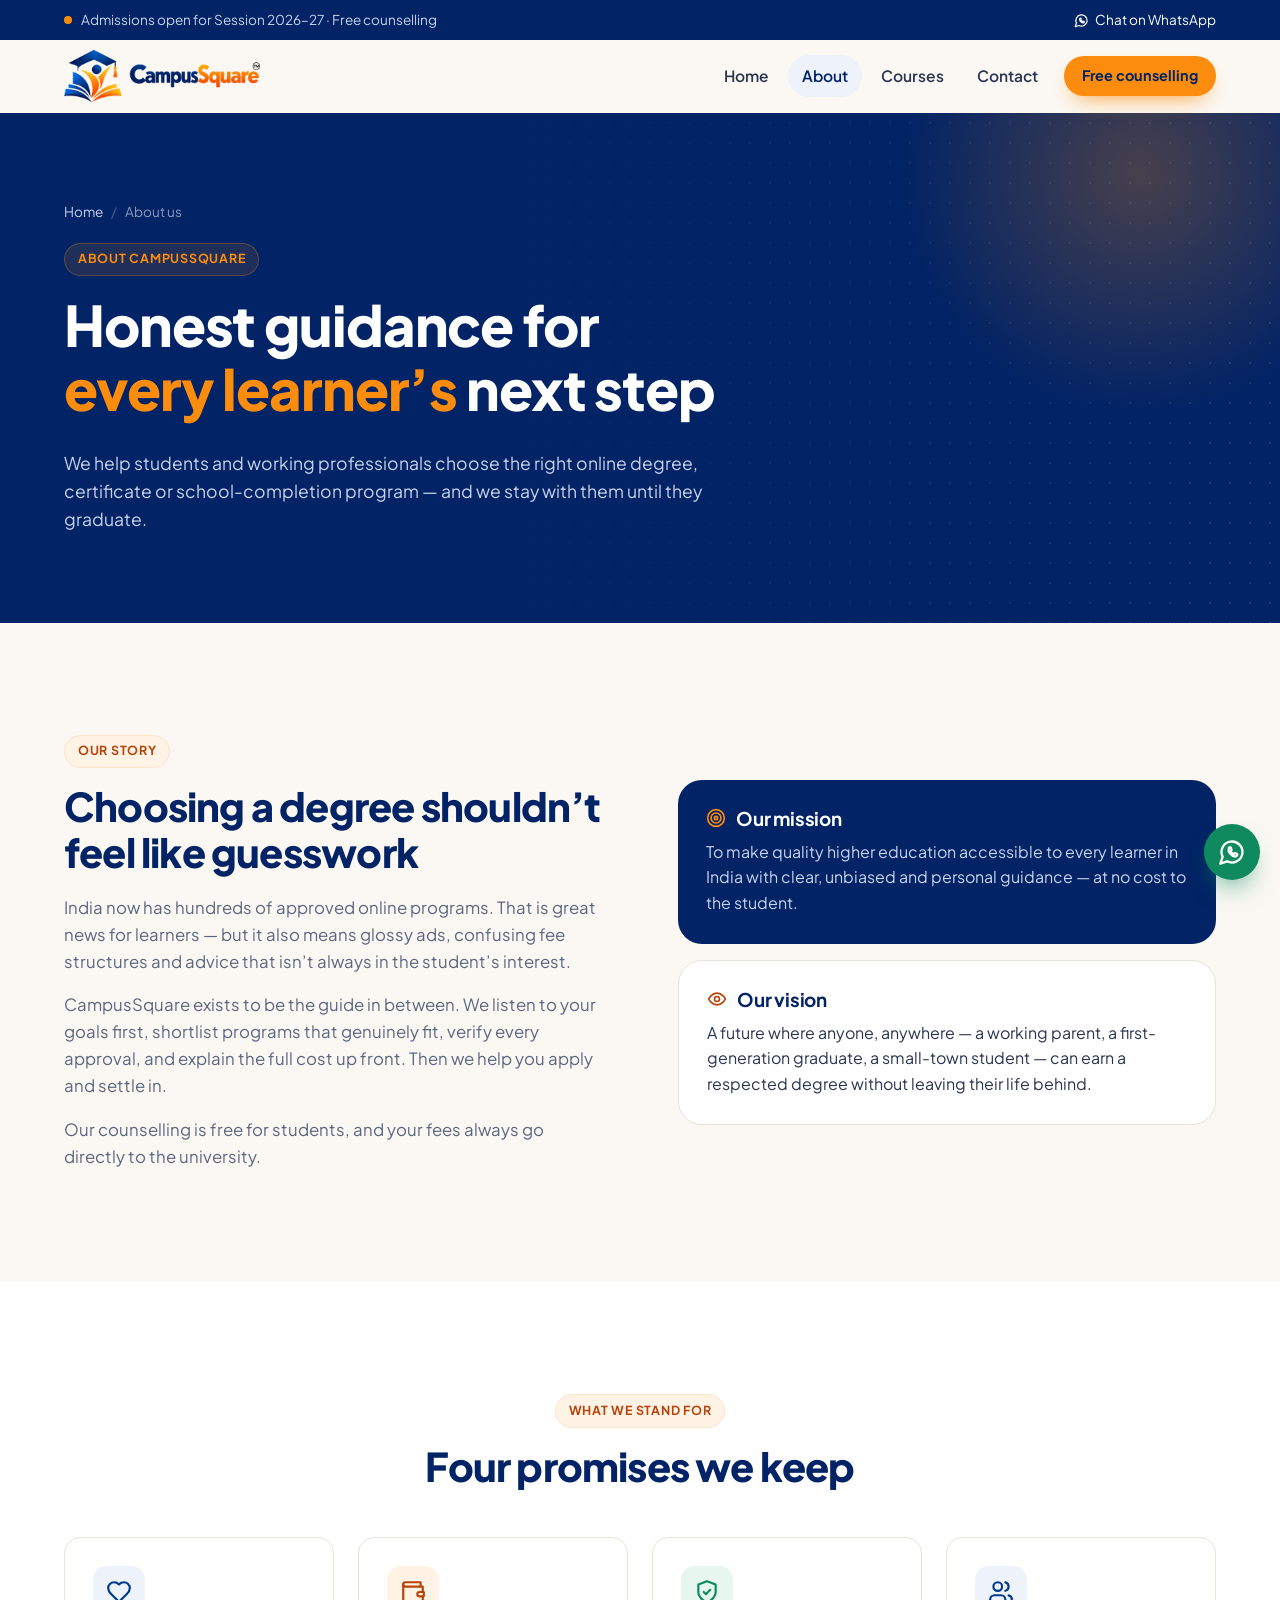
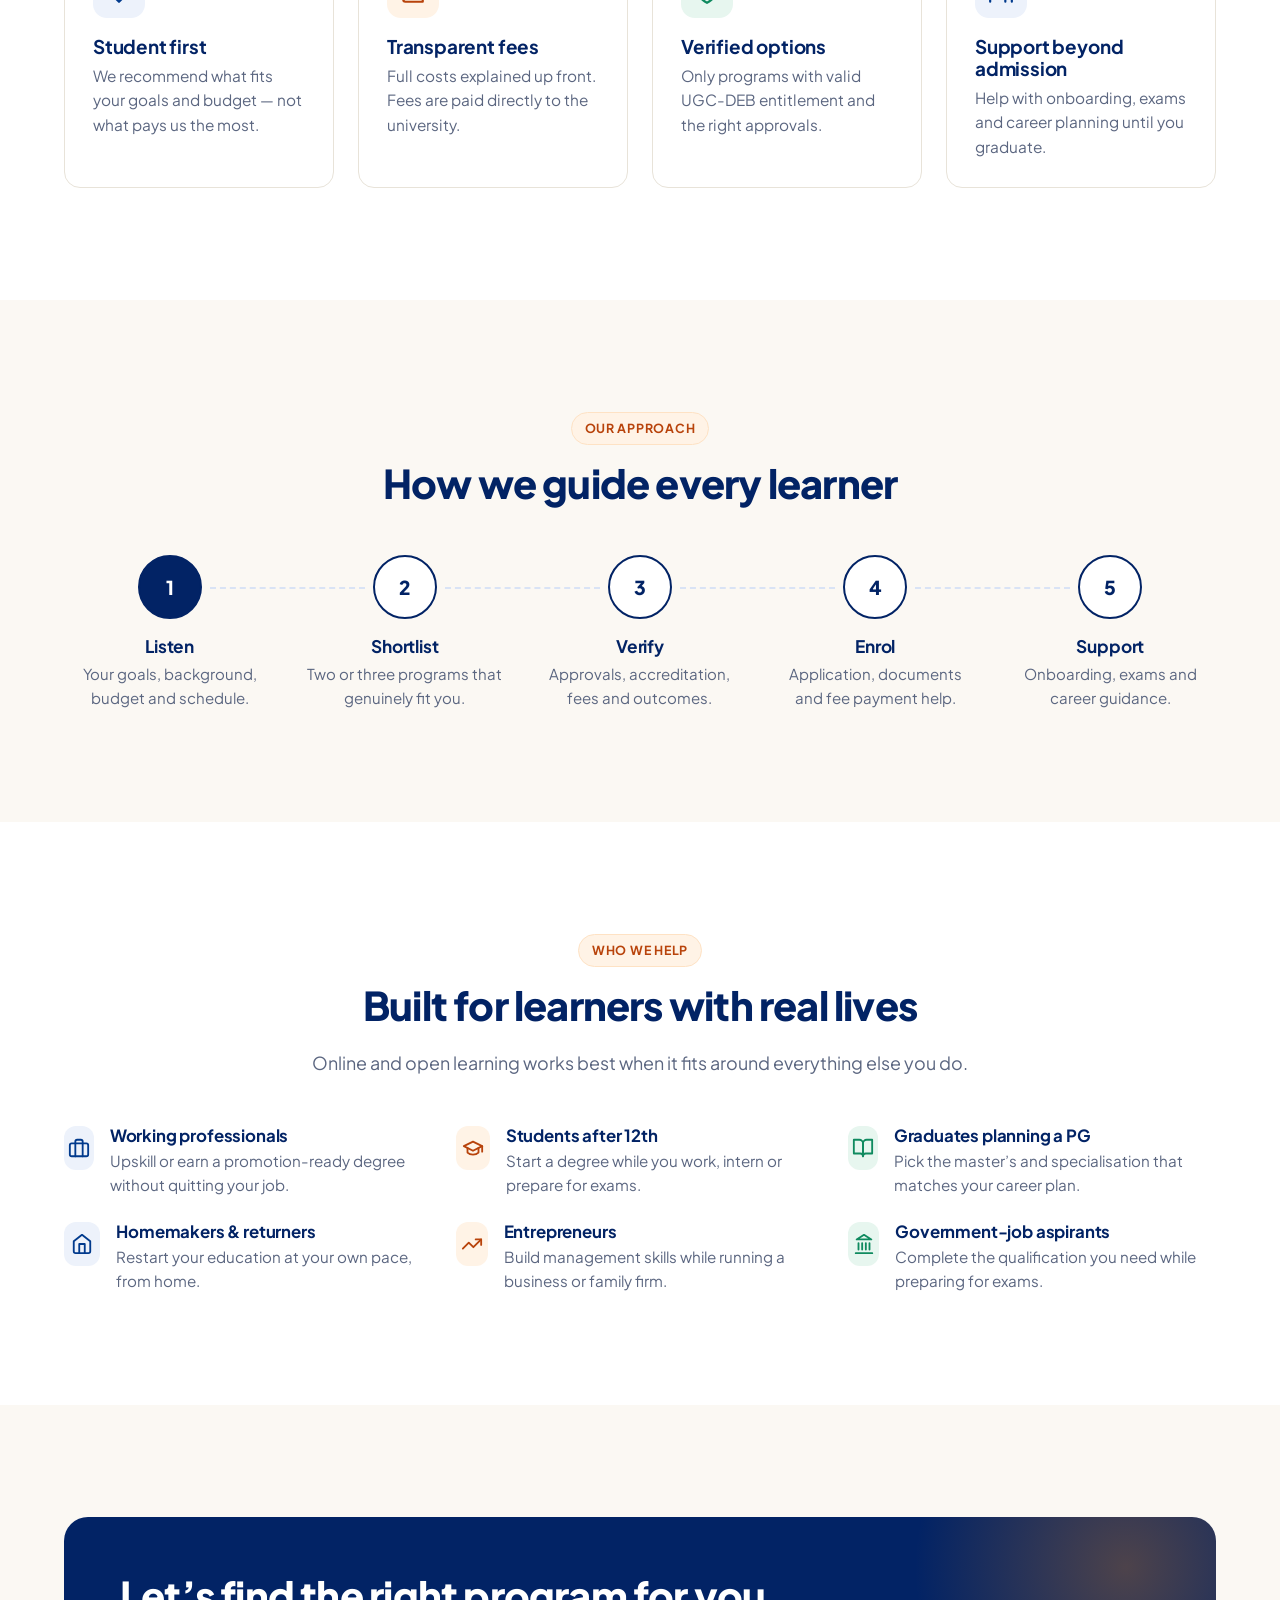
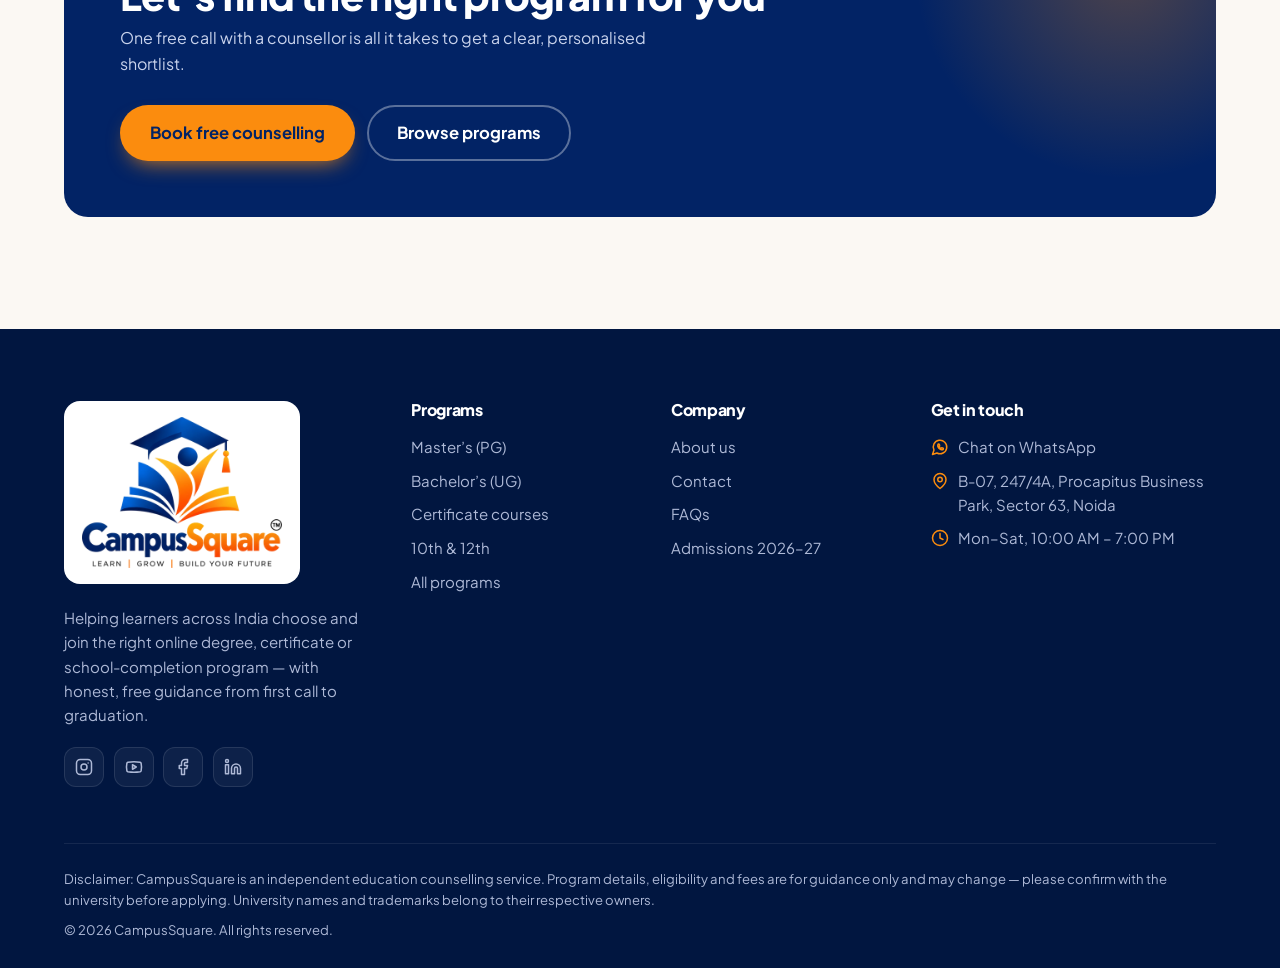
==== commit e5f198ed: "Hide phone number and email; prepare Google Sheet leads - Remove the displayed phone number, Call bu" ====
--- a/about.html
+++ b/about.html
@@ -22,8 +22,7 @@
     <div class="container topbar__inner">
       <p class="topbar__note"><span class="pulse" aria-hidden="true"></span> Admissions open for Session 2026–27 · Free counselling</p>
       <div class="topbar__links">
-        <a href="tel:+919540542226"><svg class="icon" aria-hidden="true"><use href="#i-phone"/></svg> +91 95405 42226</a>
-        <a class="topbar__email" href="mailto:hello@example.com"><svg class="icon" aria-hidden="true"><use href="#i-mail"/></svg> hello@example.com</a>
+        <a href="https://wa.me/919540542226?text=Hi%20CampusSquare%2C%20I%27d%20like%20free%20counselling." target="_blank" rel="noopener"><svg class="icon" aria-hidden="true"><use href="#i-whatsapp"/></svg> Chat on WhatsApp</a>
       </div>
     </div>
   </div>
@@ -220,9 +219,7 @@
         <div>
           <h4>Get in touch</h4>
           <ul class="footer-contact">
-            <li><svg class="icon" aria-hidden="true"><use href="#i-phone"/></svg><a href="tel:+919540542226">+91 95405 42226</a></li>
-            <li><svg class="icon" aria-hidden="true"><use href="#i-whatsapp"/></svg><a href="https://wa.me/919540542226" target="_blank" rel="noopener">WhatsApp chat</a></li>
-            <li><svg class="icon" aria-hidden="true"><use href="#i-mail"/></svg><a href="mailto:hello@example.com">hello@example.com</a></li>
+            <li><svg class="icon" aria-hidden="true"><use href="#i-whatsapp"/></svg><a href="https://wa.me/919540542226" target="_blank" rel="noopener">Chat on WhatsApp</a></li>
             <li><svg class="icon" aria-hidden="true"><use href="#i-pin"/></svg><a href="https://www.google.com/maps/search/?api=1&amp;query=Procapitus%20Business%20Park%2C%20Sector%2063%2C%20Noida" target="_blank" rel="noopener">B-07, 247/4A, Procapitus Business Park, Sector 63, Noida</a></li>
             <li><svg class="icon" aria-hidden="true"><use href="#i-clock"/></svg><span>Mon–Sat, 10:00 AM – 7:00 PM</span></li>
           </ul>
--- a/assets/css/styles.css
+++ b/assets/css/styles.css
@@ -277,7 +277,6 @@
   .topbar__note { display: none; }
   .topbar__inner { justify-content: center; }
 }
-@media (max-width: 420px) { .topbar__links a.topbar__email { display: none; } }
 
 .site-header {
   position: sticky;
@@ -839,6 +838,7 @@
 .field__error { color: var(--danger); font-size: 0.82rem; font-weight: 600; }
 .form-row { display: grid; grid-template-columns: 1fr 1fr; gap: 0 1rem; }
 @media (max-width: 560px) { .form-row { grid-template-columns: 1fr; } }
+.hp { position: absolute; left: -10000px; width: 1px; height: 1px; overflow: hidden; } /* spam trap, hidden from people */
 .form-note {
   display: flex;
   align-items: flex-start;
@@ -1133,7 +1133,7 @@
   left: 0; right: 0; bottom: 0;
   z-index: 45;
   display: none;
-  grid-template-columns: 1fr 1fr 1.3fr;
+  grid-template-columns: 1fr 1.3fr;
   gap: 8px;
   padding: 10px 12px calc(10px + env(safe-area-inset-bottom));
   border-top: 1px solid var(--line);
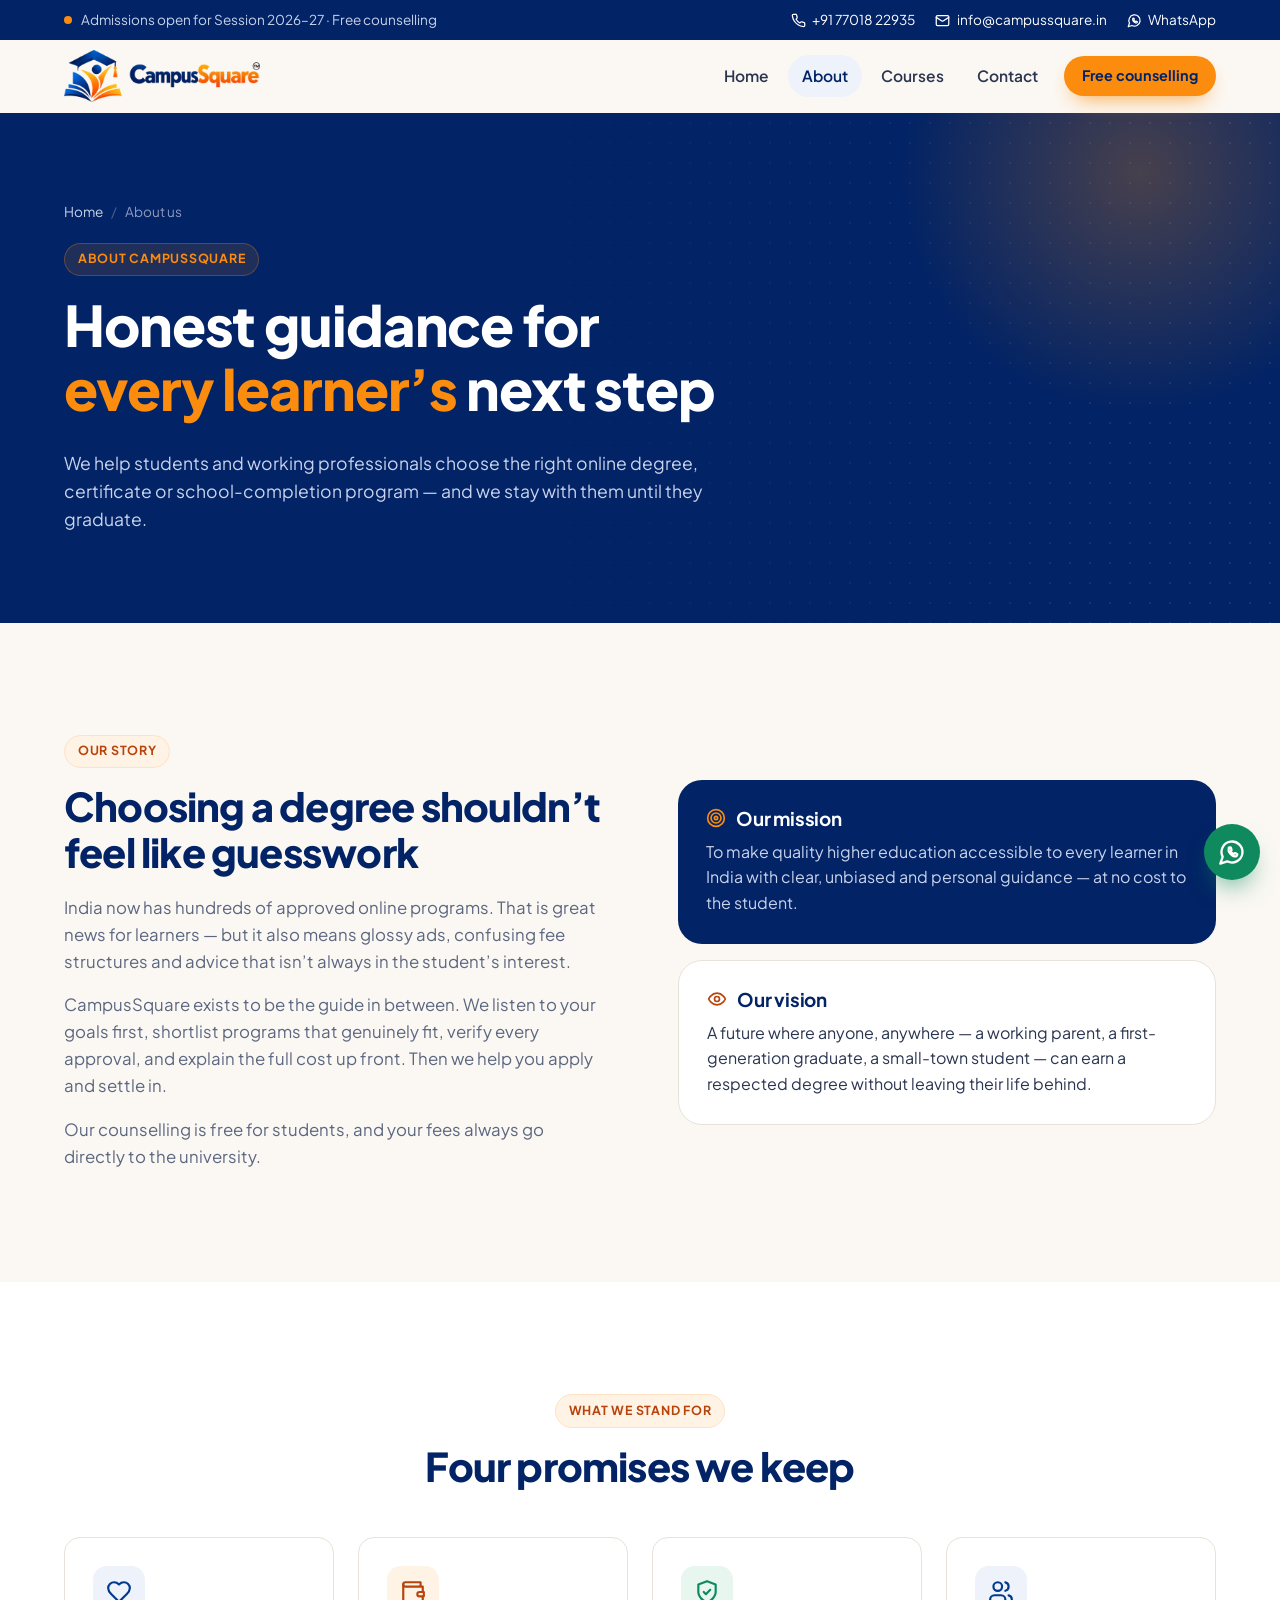
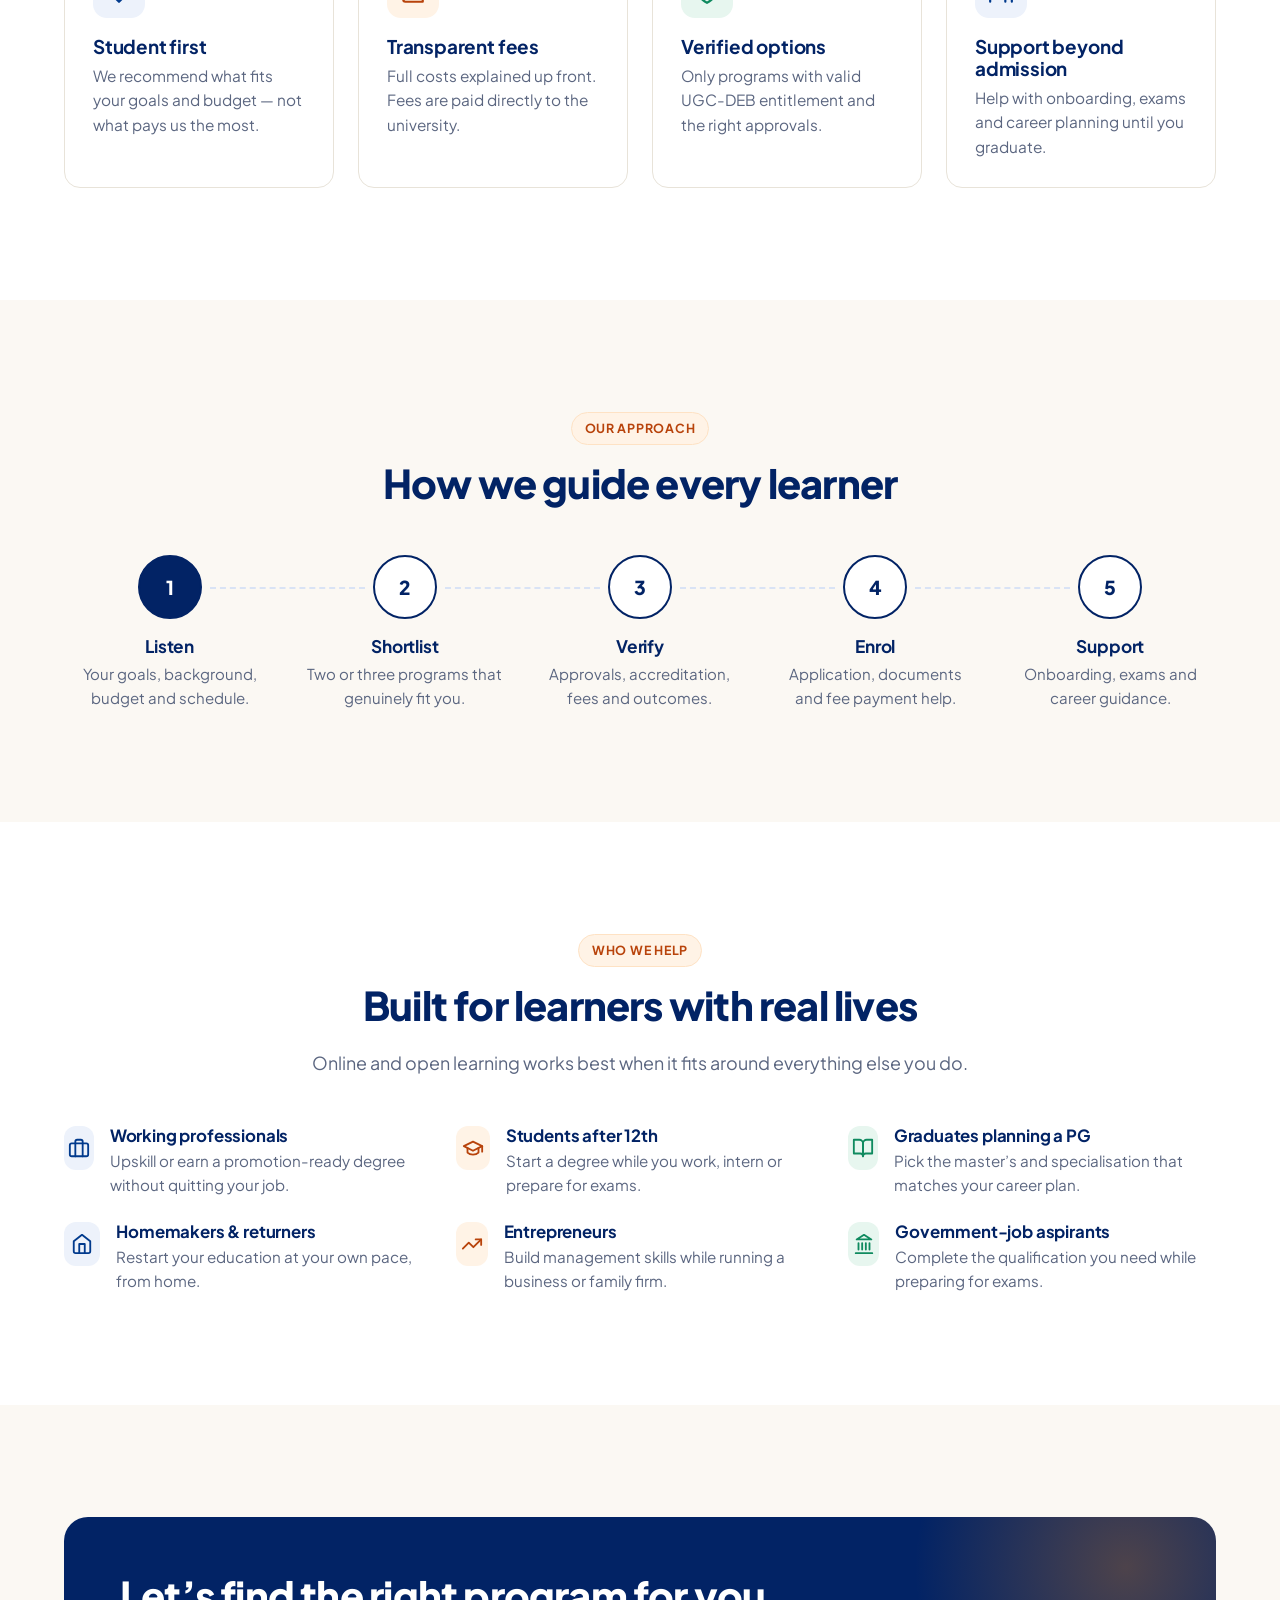
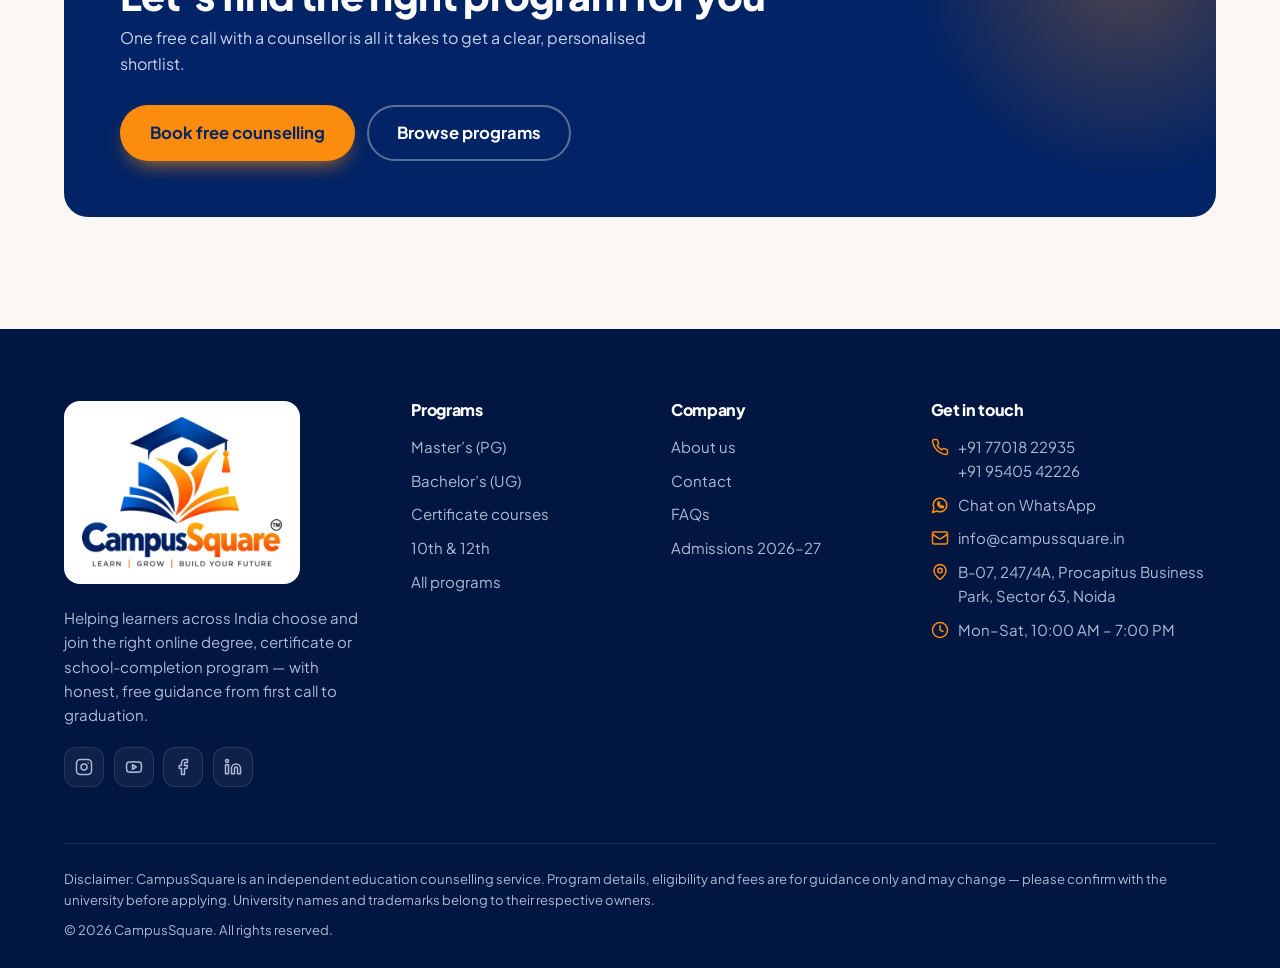
==== commit 18fff991: "Show call numbers and info@campussquare.in - Main mobile +91 77018 22935 in the top bar, landing hea" ====
--- a/about.html
+++ b/about.html
@@ -22,7 +22,9 @@
     <div class="container topbar__inner">
       <p class="topbar__note"><span class="pulse" aria-hidden="true"></span> Admissions open for Session 2026–27 · Free counselling</p>
       <div class="topbar__links">
-        <a href="https://wa.me/919540542226?text=Hi%20CampusSquare%2C%20I%27d%20like%20free%20counselling." target="_blank" rel="noopener"><svg class="icon" aria-hidden="true"><use href="#i-whatsapp"/></svg> Chat on WhatsApp</a>
+        <a href="tel:+917701822935"><svg class="icon" aria-hidden="true"><use href="#i-phone"/></svg> +91 77018 22935</a>
+        <a class="topbar__email" href="mailto:info@campussquare.in"><svg class="icon" aria-hidden="true"><use href="#i-mail"/></svg> info@campussquare.in</a>
+        <a class="topbar__wa" href="https://wa.me/919540542226?text=Hi%20CampusSquare%2C%20I%27d%20like%20free%20counselling." target="_blank" rel="noopener"><svg class="icon" aria-hidden="true"><use href="#i-whatsapp"/></svg> WhatsApp</a>
       </div>
     </div>
   </div>
@@ -219,7 +221,9 @@
         <div>
           <h4>Get in touch</h4>
           <ul class="footer-contact">
+            <li><svg class="icon" aria-hidden="true"><use href="#i-phone"/></svg><span><a href="tel:+917701822935">+91 77018 22935</a><br><a href="tel:+919540542226">+91 95405 42226</a></span></li>
             <li><svg class="icon" aria-hidden="true"><use href="#i-whatsapp"/></svg><a href="https://wa.me/919540542226" target="_blank" rel="noopener">Chat on WhatsApp</a></li>
+            <li><svg class="icon" aria-hidden="true"><use href="#i-mail"/></svg><a href="mailto:info@campussquare.in">info@campussquare.in</a></li>
             <li><svg class="icon" aria-hidden="true"><use href="#i-pin"/></svg><a href="https://www.google.com/maps/search/?api=1&amp;query=Procapitus%20Business%20Park%2C%20Sector%2063%2C%20Noida" target="_blank" rel="noopener">B-07, 247/4A, Procapitus Business Park, Sector 63, Noida</a></li>
             <li><svg class="icon" aria-hidden="true"><use href="#i-clock"/></svg><span>Mon–Sat, 10:00 AM – 7:00 PM</span></li>
           </ul>
--- a/assets/css/styles.css
+++ b/assets/css/styles.css
@@ -273,6 +273,8 @@
 .topbar__links a { display: inline-flex; align-items: center; gap: 0.4rem; color: #fff; text-decoration: none; }
 .topbar__links a:hover { color: var(--saffron); }
 .topbar .icon { width: 15px; height: 15px; }
+@media (max-width: 760px) { .topbar__links .topbar__wa { display: none; } } /* floating WhatsApp button covers phones */
+@media (max-width: 380px) { .topbar__links .topbar__email { display: none; } }
 @media (max-width: 760px) {
   .topbar__note { display: none; }
   .topbar__inner { justify-content: center; }
@@ -1133,7 +1135,7 @@
   left: 0; right: 0; bottom: 0;
   z-index: 45;
   display: none;
-  grid-template-columns: 1fr 1.3fr;
+  grid-template-columns: 1fr 1fr 1.3fr;
   gap: 8px;
   padding: 10px 12px calc(10px + env(safe-area-inset-bottom));
   border-top: 1px solid var(--line);
